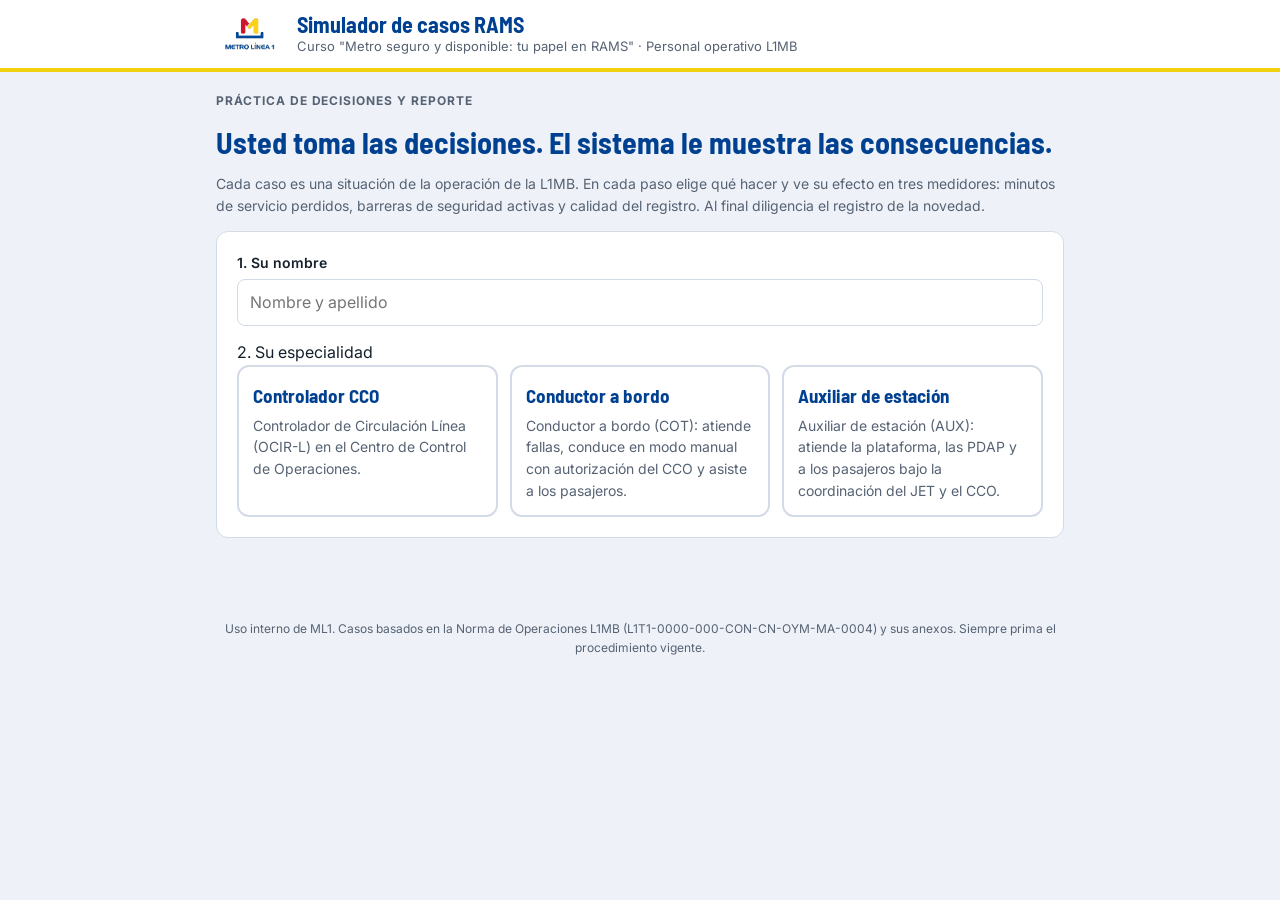
==== index.html @ d1a3c5ca "Add RAMS simulator with Google Sheets results" ====
<!doctype html><html><head><meta charset=utf8><meta name=viewport content="width=device-width,initial-scale=1,viewport-fit=cover"><style>:root{color-scheme:light;box-sizing:border-box;padding-top:env(safe-area-inset-top,0px);padding-bottom:env(safe-area-inset-bottom,0px)}html{scroll-padding-top:env(safe-area-inset-top,0px)}body{margin:0;padding:0;font:14px -apple-system,BlinkMacSystemFont,sans-serif;background:#fff;color:#000}img{max-width:100%}[hidden]:not([hidden=until-found i]){display:none!important}</style></head><body>
<title>Simulador de Casos RAMS (Copy)</title>
<meta name="claude:viewport-fit-sides" content="cover">
<link rel="preconnect" href="https://fonts.googleapis.com">
<link rel="stylesheet" href="https://fonts.googleapis.com/css2?family=Barlow+Semi+Condensed:wght@600;700&family=Inter:wght@400;500;600;700&display=swap">
<style>
/* Concepto: consola de entrenamiento. Franja de estado fija (reloj, barreras, registro) sobre una columna de lectura.
   Color: azul ML1 como mando, amarillo como señal de atención, rojo solo para riesgo. */
:root{
  --bg:#eef2f8; --surface:#ffffff; --surface-2:#f5f7fb; --ink:#16202c; --ink-soft:#566273; --line:#d3dbe7;
  --brand:#004090; --brand-strong:#00306c; --brand-soft:#e3ebf7; --signal:#f0d010; --signal-soft:#fff6cc; --signal-ink:#5c4a00;
  --ok:#1d7446; --ok-soft:#e2f3e9; --warn:#8a5a00; --warn-soft:#fdf0d3; --risk:#c01020; --risk-soft:#fbe5e7;
  --on-brand:#ffffff;
  --f-display:"Barlow Semi Condensed","Arial Narrow",Arial,sans-serif;
  --f-body:Inter,"Segoe UI",Roboto,Arial,sans-serif;
}
@media (prefers-color-scheme: dark){
  :root:not([data-theme="light"]){
    --bg:#0e1520; --surface:#16202d; --surface-2:#1c2838; --ink:#e7edf5; --ink-soft:#9fadbf; --line:#2c3a4d;
    --brand:#6fa3ec; --brand-strong:#9cc0f3; --brand-soft:#1b2e4a; --signal:#f0d010; --signal-soft:#3a3212; --signal-ink:#f5e27a;
    --ok:#5cc98d; --ok-soft:#143323; --warn:#e8b34f; --warn-soft:#3a2c10; --risk:#f07480; --risk-soft:#3d171c;
    --on-brand:#0e1520; color-scheme:dark;
  }
}
:root[data-theme="dark"]{
  --bg:#0e1520; --surface:#16202d; --surface-2:#1c2838; --ink:#e7edf5; --ink-soft:#9fadbf; --line:#2c3a4d;
  --brand:#6fa3ec; --brand-strong:#9cc0f3; --brand-soft:#1b2e4a; --signal:#f0d010; --signal-soft:#3a3212; --signal-ink:#f5e27a;
  --ok:#5cc98d; --ok-soft:#143323; --warn:#e8b34f; --warn-soft:#3a2c10; --risk:#f07480; --risk-soft:#3d171c;
  --on-brand:#0e1520; color-scheme:dark;
}
*{box-sizing:border-box}
body{background:var(--bg);color:var(--ink);font-family:var(--f-body);font-size:16px;line-height:1.55;margin:0}
.wrap{max-width:880px;margin:0 auto;padding-left:max(16px,env(safe-area-inset-left,0px));padding-right:max(16px,env(safe-area-inset-right,0px));padding-block:20px 48px}
header.top{background:var(--surface);border-bottom:4px solid var(--signal)}
header.top .wrap{display:flex;align-items:center;gap:14px;padding-block:12px}
header.top img{height:40px;width:auto;background:#fff;border-radius:6px;padding:3px 6px}
.brandname{font-family:var(--f-display);font-weight:700;font-size:22px;color:var(--brand);line-height:1.1}
.brandsub{font-size:13px;color:var(--ink-soft)}
h1,h2,h3{font-family:var(--f-display);color:var(--brand);text-wrap:balance;margin:0}
h1{font-size:30px;line-height:1.15}
h2{font-size:23px;line-height:1.2}
h3{font-size:18px}
p{margin:0}
.stack{display:flex;flex-direction:column;gap:14px}
.card{background:var(--surface);border:1px solid var(--line);border-radius:12px;padding:20px}
.muted{color:var(--ink-soft);font-size:14px}
.eyebrow{font-size:12px;font-weight:700;letter-spacing:.08em;text-transform:uppercase;color:var(--ink-soft)}
label.f{display:block;font-weight:600;font-size:14px;margin-bottom:6px}
input[type=text],input[type=time],select,textarea{width:100%;font:inherit;padding:10px 12px;border:1px solid var(--line);border-radius:8px;background:var(--surface);color:var(--ink)}
textarea{min-height:96px;resize:vertical}
input:focus-visible,select:focus-visible,textarea:focus-visible,button:focus-visible{outline:3px solid var(--signal);outline-offset:2px}
.btn{font:inherit;font-weight:700;border:none;border-radius:10px;padding:12px 18px;cursor:pointer;background:var(--brand);color:var(--on-brand)}
.btn:hover{background:var(--brand-strong)}
.btn.ghost{background:var(--brand-soft);color:var(--brand)}
.btn[disabled]{opacity:.45;cursor:not-allowed}
.row{display:flex;gap:10px;align-items:center;justify-content:space-between;flex-wrap:wrap}
.grid3{display:grid;grid-template-columns:repeat(3,minmax(0,1fr));gap:12px}
.choice{font:inherit;color:inherit;text-align:left;background:var(--surface);border:2px solid var(--line);border-radius:12px;padding:14px;cursor:pointer;display:flex;flex-direction:column;gap:4px}
.choice:hover{border-color:var(--brand)}
.choice.sel{border-color:var(--brand);background:var(--brand-soft)}
.choice .t{font-family:var(--f-display);font-weight:700;font-size:19px;color:var(--brand)}
.choice .d{font-size:14px;color:var(--ink-soft)}
.caselist{display:grid;grid-template-columns:repeat(2,minmax(0,1fr));gap:12px}
.case{font:inherit;color:inherit;text-align:left;background:var(--surface);border:1px solid var(--line);border-left:5px solid var(--brand);border-radius:10px;padding:14px;cursor:pointer;display:flex;flex-direction:column;gap:6px}
.case:hover{border-color:var(--brand)}
.case .ref{font-size:12px;color:var(--ink-soft)}
.case .tag{align-self:flex-start}
.tag{display:inline-block;font-size:12px;font-weight:700;border-radius:6px;padding:2px 8px;background:var(--brand-soft);color:var(--brand)}
.tag.best{background:var(--ok-soft);color:var(--ok)}
.tag.ok{background:var(--warn-soft);color:var(--warn)}
.tag.bad{background:var(--risk-soft);color:var(--risk)}
details.other summary{cursor:pointer;font-weight:600;color:var(--brand)}
/* franja de estado */
.status{position:sticky;top:env(safe-area-inset-top,0px);z-index:5;background:var(--bg);padding-block:10px}
.meters{display:grid;grid-template-columns:repeat(3,minmax(0,1fr));gap:10px}
.meter{background:var(--surface);border:1px solid var(--line);border-radius:10px;padding:8px 12px}
.meter .ml{font-size:11px;font-weight:700;letter-spacing:.06em;text-transform:uppercase;color:var(--ink-soft)}
.meter .mv{font-family:var(--f-display);font-size:24px;font-weight:700;color:var(--brand);font-variant-numeric:tabular-nums}
.shields{display:flex;gap:6px;padding-top:6px}
.shields span{width:20px;height:22px;border-radius:4px 4px 10px 10px;background:var(--ok)}
.shields span.off{background:var(--line)}
.clock{display:inline-block;font-family:var(--f-display);font-weight:700;font-size:20px;color:var(--on-brand);background:var(--brand);border-radius:6px;padding:2px 10px;font-variant-numeric:tabular-nums}
.situ{background:var(--surface-2);border-left:5px solid var(--brand);border-radius:8px;padding:12px 14px}
.alarm{background:var(--risk-soft);border-left:5px solid var(--risk);border-radius:8px;padding:12px 14px;font-weight:600}
.radio{background:var(--signal-soft);border-left:5px solid var(--signal);border-radius:8px;padding:12px 14px;color:var(--signal-ink);font-weight:600}
.opts{display:flex;flex-direction:column;gap:10px}
.opt{font:inherit;color:var(--ink);text-align:left;background:var(--surface);border:2px solid var(--line);border-radius:10px;padding:12px 14px;cursor:pointer;display:grid;grid-template-columns:auto 1fr;gap:10px}
.opt:hover:not([disabled]){border-color:var(--brand)}
.opt .k{font-family:var(--f-display);font-weight:700;color:var(--brand)}
.opt[disabled]{cursor:default}
.opt.best{border-color:var(--ok);background:var(--ok-soft)}
.opt.ok{border-color:var(--warn);background:var(--warn-soft)}
.opt.bad{border-color:var(--risk);background:var(--risk-soft)}
.opt.dim{opacity:.55}
.fb{border-radius:10px;padding:12px 14px;display:flex;flex-direction:column;gap:6px}
.fb.best{background:var(--ok-soft)} .fb.ok{background:var(--warn-soft)} .fb.bad{background:var(--risk-soft)}
.fb .h{font-weight:700}
.fb .rams{font-size:14px}
.fb .ref{font-size:13px;color:var(--ink-soft)}
.formgrid{display:grid;grid-template-columns:repeat(2,minmax(0,1fr));gap:14px}
.formgrid .full{grid-column:1/-1}
.fixed{padding:10px 12px;border:1px dashed var(--line);border-radius:8px;background:var(--surface-2)}
.score{font-family:var(--f-display);font-size:56px;font-weight:700;color:var(--brand);line-height:1;font-variant-numeric:tabular-nums}
.parts{display:grid;grid-template-columns:repeat(3,minmax(0,1fr));gap:10px}
.part{background:var(--surface-2);border-radius:10px;padding:10px 12px}
.part .pv{font-family:var(--f-display);font-size:22px;font-weight:700;font-variant-numeric:tabular-nums}
.tablewrap{overflow-x:auto}
table{width:100%;border-collapse:collapse;font-size:14px}
th,td{border-bottom:1px solid var(--line);padding:8px 6px;text-align:left;vertical-align:top}
th{color:var(--ink-soft);font-weight:600}
.lesson{background:var(--signal-soft);color:var(--ink);border-radius:10px;padding:12px 14px}
footer.note{font-size:12px;color:var(--ink-soft);text-align:center;padding-bottom:24px}
@media (max-width:640px){.grid3,.caselist,.meters,.parts,.formgrid{grid-template-columns:1fr}.meters{grid-template-columns:repeat(3,minmax(0,1fr))}.meter .mv{font-size:19px}h1{font-size:25px}}
@media (prefers-reduced-motion:no-preference){.opt,.choice,.case{transition:border-color .15s,background-color .15s}}
</style>

<header class="top"><div class="wrap">
  <img id="logo" alt="Metro Línea 1">
  <div><div class="brandname">Simulador de casos RAMS</div><div class="brandsub">Curso "Metro seguro y disponible: tu papel en RAMS" · Personal operativo L1MB</div></div>
</div></header>
<main class="wrap" id="app"></main>
<footer class="note wrap">Uso interno de ML1. Casos basados en la Norma de Operaciones L1MB (L1T1-0000-000-CON-CN-OYM-MA-0004) y sus anexos. Siempre prima el procedimiento vigente.</footer>

<script>
"use strict";
var LOGO = "[data-uri]";
document.getElementById("logo").src = LOGO;

/* ============================================================
   CONTENIDO DE LOS CASOS
   Cada caso: rol, título, contexto, minutos base, pasos (decisiones) y reporte esperado.
   Cada opción: t (texto), q ("best" | "ok" | "bad"), min (minutos que suma), barrera (true si quita una barrera),
   fb (por qué), rams (idea RAMS), ref (referencia).
   ============================================================ */
var FECHA_CASO = "2027/03/09";
var REG = "Norma de Operaciones L1MB";

var ROLES = {
  cco: {nombre:"Controlador CCO", desc:"Controlador de Circulación Línea (OCIR-L) en el Centro de Control de Operaciones."},
  cot: {nombre:"Conductor a bordo", desc:"Conductor a bordo (COT): atiende fallas, conduce en modo manual con autorización del CCO y asiste a los pasajeros."},
  aux: {nombre:"Auxiliar de estación", desc:"Auxiliar de estación (AUX): atiende la plataforma, las PDAP y a los pasajeros bajo la coordinación del JET y el CCO."}
};

var CATEGORIAS = ["Orden de control","Incidente – alarma de fallo","Incidente – alarma de incendio","Labor diaria","Novedad operativa","Otros"];
var RECEPTORES = ["CCO","Jefe de Estación de Turno (JET)","Capitán de Trenes (CAP)","Controlador de Mantenimiento (OMAN)","Estación (personal de plataforma)"];
var CANALES = ["Radio TETRA","Teléfono","Presencial","Mensaje de texto"];

var CASOS = [
 {id:"cco-puerta", rol:"cco", titulo:"Puerta del tren que no cierra en estación",
  resumen:"Hora punta. Una puerta del Tren 105 no cierra en la Estación E08 y el tren no puede salir.",
  ref:REG+", §5.2.5 y §5.3.1",
  contexto:"Hora punta de la mañana. Usted es el OCIR-L de turno. El Tren uno-cero-cinco (105) circula en UTO con un conductor a bordo (COT).",
  minBase:1,
  pasos:[
   {hora:"07:38", alarma:"ALARMA: la puerta 3 del coche 2 del Tren 105 no cierra en la Estación E08, vía 1.",
    texto:"¿Qué hace primero?",
    ops:[
     {t:"Revisar la cámara CCTV asociada para descartar una persona u objeto atrapado, y aplicar retención manual al tren.", q:"best", min:1,
      fb:"Primero descarta que haya alguien atrapado y asegura que el tren no salga con una puerta abierta.", rams:"Seguridad primero: entender antes de actuar, sin quitar ninguna protección.", ref:REG+", §5.2.5 y §5.3.1 (una o varias puertas no cierran)."},
     {t:"Enviar el comando de cierre remoto de puertas sin revisar la cámara.", q:"bad", min:0, barrera:true,
      fb:"Si hay una persona u objeto atrapado, cerrar a ciegas puede lesionar a alguien. El reglamento prevé confirmar la remoción de la obstrucción antes del cierre remoto.", rams:"Una acción remota sin verificación quita una barrera.", ref:REG+", §5.2.5."},
     {t:"Autorizar la salida del tren para no afectar el intervalo.", q:"bad", min:0, barrera:true,
      fb:"Un tren no sale con una puerta abierta. La puntualidad nunca prevalece sobre la seguridad.", rams:"La seguridad operacional prevalece sobre la puntualidad (principio general del reglamento).", ref:REG+", §2.1."}
    ]},
   {hora:"07:39", situ:"La cámara muestra que no hay obstrucción: la puerta tiene una falla.",
    texto:"¿Cómo le da la instrucción al conductor a bordo?",
    ops:[
     {t:"\"Control a tren uno-cero-cinco, responda.\" Luego: \"Tren uno-cero-cinco, cierre y aísle manualmente la puerta tres del coche dos, estación cero-ocho, vía uno. Confirme colación.\" Espera la repetición completa y cierra con \"Correcto, tren uno-cero-cinco\".", q:"best", min:1,
      fb:"Estructura completa, números cifra por cifra, colación obligatoria y cierre con \"Correcto\" más el identificador.", rams:"La comunicación clara es una barrera humana: evita que se actúe sobre la puerta o el tren equivocado.", ref:REG+", §3.1.4 a §3.1.6 y Anexo 01."},
     {t:"\"Ciento cinco, cierre la puerta dañada, ¿me copia?\" y acepta \"OK\" como respuesta.", q:"bad", min:0, barrera:true,
      fb:"Está prohibido cerrar con \"OK\", \"recibido\" o \"copiado\" sin colación, y los números se dicen cifra por cifra. Además, la orden no dice qué puerta ni en qué coche.", rams:"Una orden ambigua es una barrera rota.", ref:REG+", §3.1.4 y §3.1.7."},
     {t:"Pedir al Jefe de Estación que cierre la puerta del tren desde el andén.", q:"ok", min:2,
      fb:"La estación puede apoyar, pero el reglamento asigna esta acción al conductor a bordo, que está en el tren. Se pierde tiempo coordinando.", rams:"Cada barrera tiene un responsable definido.", ref:REG+", §5.3.1."}
    ]},
   {hora:"07:41", radio:"\"Control, aquí tren uno-cero-cinco: puerta tres del coche dos cerrada y aislada.\"",
    texto:"¿Cuándo cancela la retención?",
    ops:[
     {t:"Verificar en la consola que la puerta aparece aislada y entonces cancelar la retención. El tren sigue en UTO con la puerta aislada.", q:"best", min:1,
      fb:"El reglamento indica cancelar la retención una vez confirmado el estado de aislamiento.", rams:"Doble confirmación: lo que se dice por radio se verifica en el sistema.", ref:REG+", §4.1.3 y §5.3.1."},
     {t:"Cancelar la retención de inmediato con el reporte verbal.", q:"ok", min:0,
      fb:"Probablemente esté bien, pero no verificó en el sistema. Si el aislamiento no quedó registrado, el tren puede volver a fallar en la siguiente estación.", rams:"Confirmar en el sistema cuesta segundos.", ref:REG+", §4.1.3."},
     {t:"Retirar el tren del servicio y evacuar a todos los pasajeros.", q:"ok", min:12,
      fb:"Es una medida desproporcionada: con la puerta aislada, el reglamento permite que el tren continúe en UTO. Se pierden muchos minutos de servicio.", rams:"Disponibilidad: la respuesta debe ser proporcional al riesgo.", ref:REG+", §5.3.1."}
    ]},
   {hora:"07:44", texto:"El tren ya salió. ¿Qué hace con la información de la falla?",
    ops:[
     {t:"Registrarla en el Registro Diario (fecha y hora, ubicación, emisor, contenido, receptor y canal) e informar al Controlador de Mantenimiento (OMAN) para su reparación.", q:"best", min:0,
      fb:"La puerta quedó aislada, no reparada: el OCIR-L debe informar al OMAN. Y todo evento se registra a tiempo.", rams:"El registro alimenta el FRACAS: sin él, la falla no se analiza ni se corrige.", ref:REG+", §2.3.1 y §11."},
     {t:"No registrarla, porque el tren siguió en servicio.", q:"bad", min:0,
      fb:"Una falla resuelta en el momento sigue siendo una falla. Si no queda registrada, nadie la repara y puede repetirse.", rams:"Si no está registrado, no existe para el análisis.", ref:REG+", §11."},
     {t:"Registrarla al final del turno con lo que recuerde.", q:"bad", min:0,
      fb:"El reglamento prohíbe reportar tarde u omitir información. Al final del turno se pierden detalles como la hora exacta.", rams:"Un reporte tardío es un reporte incorrecto.", ref:REG+", §11."}
    ]}
  ],
  reporte:{titulo:"Registro de la falla en el Registro Diario", emisor:"OCIR-L (Controlador de Circulación Línea)", hora:"07:38",
   ubicaciones:["Estación E07 – vía 1","Estación E08 – vía 1","Estación E08 – vía 2","Entre E08 y E09 – vía 1"], ubicacion:"Estación E08 – vía 1",
   categorias:["Incidente – alarma de fallo"], receptores:["Controlador de Mantenimiento (OMAN)"], canales:["Radio TETRA","Teléfono"],
   claves:["puerta","105","coche","aisl","retenc"], },
  leccion:"Ante una puerta que no cierra: primero descartar a una persona atrapada, luego una orden clara con colación, verificar el aislamiento en el sistema y pasar la falla a mantenimiento. Así la perturbación se queda en pocos minutos y nadie corre riesgo."
 },

 {id:"cco-pei", rol:"cco", titulo:"Interfono de emergencia activado en un tren",
  resumen:"Un pasajero activa el interfono de emergencia del Tren 112 entre las estaciones E05 y E06.",
  ref:REG+", §5.4.1",
  contexto:"Hora punta de la tarde. Usted es el OCIR-L de turno. El Tren uno-uno-dos (112) circula en UTO por el viaducto.",
  minBase:0,
  pasos:[
   {hora:"18:12", alarma:"ALARMA CRÍTICA: interfono de emergencia (PEI) activado en el coche 4 del Tren 112, entre E05 y E06, vía 2. El sistema muestra la cámara del coche.",
    texto:"¿Qué hace?",
    ops:[
     {t:"Atender la llamada del interfono de inmediato (máximo 60 segundos) mientras observa la cámara del coche.", q:"best", min:0,
      fb:"El reglamento fija un máximo de 60 segundos para atender el interfono. La cámara le da contexto mientras habla.", rams:"El tiempo de respuesta es parte de la barrera.", ref:REG+", §5.4.1."},
     {t:"Terminar la tarea que estaba haciendo y luego atender la llamada.", q:"bad", min:2, barrera:true,
      fb:"Un interfono de emergencia puede ser una persona en riesgo. Superar los 60 segundos incumple el reglamento.", rams:"Prioridad 1 y 2 antes que la rutina.", ref:REG+", §5.4.1 y Anexo 01."},
     {t:"Detener toda la línea con el botón RCE de línea principal.", q:"bad", min:15,
      fb:"Es desproporcionado: corta la tracción de toda la línea y deja trenes detenidos en el viaducto, que es una zona de difícil acceso.", rams:"La respuesta debe ser proporcional; el RCE es para riesgo inminente.", ref:REG+", §5.4.4 y §9.2.3."}
    ]},
   {hora:"18:13", radio:"Pasajera por el interfono: \"Un señor se desmayó en el coche cuatro.\"",
    texto:"¿Qué hace con el tren?",
    ops:[
     {t:"Dejar que el tren continúe en UTO hasta la siguiente estación (E06), donde quedará retenido con puertas y PDAP abiertas para la atención.", q:"best", min:3,
      fb:"Correcto: en interestación el tren no se detiene en el viaducto; sigue hasta la siguiente estación, donde la ayuda puede llegar.", rams:"El lugar seguro para atender a alguien es la estación, no el viaducto.", ref:REG+", §5.4.1."},
     {t:"Detener el tren en el viaducto para que la ayuda llegue más rápido.", q:"bad", min:8, barrera:true,
      fb:"En el viaducto la ayuda llega más lento, no más rápido, y se crea un riesgo de evacuación no autorizada.", rams:"Detener donde no hay acceso aumenta el peligro.", ref:REG+", §5.4.1."},
     {t:"Ordenar que el tren salte E06 y siga hasta la terminal, donde hay más personal.", q:"bad", min:6,
      fb:"Se retrasa la atención de una persona inconsciente varios minutos sin razón.", rams:"La vida está primero que la comodidad operativa.", ref:REG+", §9.2.2."}
    ]},
   {hora:"18:14", texto:"El tren va hacia E06. ¿Cómo coordina con la estación?",
    ops:[
     {t:"\"Control a estación cero-seis, responda.\" Le informa que el Tren uno-uno-dos llega a vía dos con una persona indispuesta en el coche cuatro, que se prepare para atenderla en la plataforma, y pide colación.", q:"best", min:0,
      fb:"La estación se prepara antes de que llegue el tren y sabe exactamente dónde actuar.", rams:"Anticiparse acorta el tiempo de atención.", ref:REG+", §5.4.1 y Anexo 01."},
     {t:"Avisar a la estación cuando el tren ya esté en el andén.", q:"ok", min:3,
      fb:"La estación pierde minutos organizándose cuando el tren ya llegó.", rams:"Disponibilidad: lo que no se prepara se paga en minutos.", ref:REG+", §5.4.1."},
     {t:"Anunciar por megafonía en toda la línea que hay una emergencia médica.", q:"ok", min:1,
      fb:"Genera alarma innecesaria en toda la línea y no le dice a la estación qué hacer.", rams:"La información debe ir a quien la necesita.", ref:REG+", Anexo 02."}
    ]},
   {hora:"18:22", situ:"El personal de estación atendió al pasajero y ya salió del tren con los servicios de emergencia.",
    texto:"¿Cómo cierra el evento?",
    ops:[
     {t:"Confirmar con la estación que la atención terminó, rearmar el interfono, liberar la retención y registrar el evento en el Registro Diario.", q:"best", min:1,
      fb:"El interfono vuelve a estar disponible para la siguiente emergencia y el evento queda trazado.", rams:"Restablecer la barrera y registrar cierra el ciclo.", ref:REG+", §5.4.1 y §11."},
     {t:"Liberar el tren apenas baje el pasajero, sin rearmar el interfono.", q:"bad", min:0, barrera:true,
      fb:"El interfono queda fuera de servicio: si otra persona lo necesita, no funcionará.", rams:"Un dispositivo de emergencia sin restablecer es una barrera perdida.", ref:REG+", §5.4.1."},
     {t:"Rearmar y liberar, pero no registrarlo porque no fue una falla técnica.", q:"bad", min:0,
      fb:"Los eventos con pasajeros también se registran. Está prohibido omitir información.", rams:"Lo que no se registra no se aprende.", ref:REG+", §11."}
    ]}
  ],
  reporte:{titulo:"Registro del evento en el Registro Diario", emisor:"OCIR-L (Controlador de Circulación Línea)", hora:"18:12",
   ubicaciones:["Estación E05 – vía 2","Entre E05 y E06 – vía 2","Estación E06 – vía 2","Entre E05 y E06 – vía 1"], ubicacion:"Entre E05 y E06 – vía 2",
   categorias:["Novedad operativa"], receptores:["Estación (personal de plataforma)","Jefe de Estación de Turno (JET)"], canales:["Radio TETRA"],
   claves:["interfono","112","coche","desmay","indispuest","pasajer"]},
  leccion:"Un interfono de emergencia se atiende en menos de 60 segundos. En el viaducto, el tren sigue hasta la estación; la estación se prepara antes de que llegue; y al final se restablece el dispositivo y se registra."
 },

 {id:"cot-estado-puerta", rol:"cot", titulo:"Pérdida de estado de una puerta del tren",
  resumen:"El Tren 105 frena de emergencia entre E03 y E04 porque perdió el estado de una puerta.",
  ref:REG+", §4.2 y §5.3.1",
  contexto:"Hora punta de la mañana. Usted es el conductor a bordo (COT) del Tren uno-cero-cinco (105), que circula en UTO con pasajeros.",
  minBase:1,
  pasos:[
   {hora:"07:55", alarma:"El tren aplica frenado de emergencia entre E03 y E04, vía 1. La consola indica: pérdida de estado de la puerta 2 del coche 3.",
    texto:"¿Qué hace primero?",
    ops:[
     {t:"Ir a la puerta afectada, mantener a los pasajeros alejados y verificar que no exista riesgo de caída; luego reportar al CCO lo que encuentra.", q:"best", min:2,
      fb:"El reglamento indica actuar tras verificar que no existe riesgo de caída de pasajeros.", rams:"Primero las personas, después el tren.", ref:REG+", §5.3.1 (pérdida de estado de una puerta)."},
     {t:"Accionar de una vez el bypass de puertas para que el tren pueda moverse.", q:"bad", min:0, barrera:true,
      fb:"No sabe si la puerta está abierta. Moverse con un bypass sin verificar puede hacer que alguien caiga del tren.", rams:"Nunca se puentea una protección sin verificar.", ref:REG+", §5.3.1."},
     {t:"Quedarse en la cabina esperando que el CCO lo resuelva de forma remota.", q:"ok", min:4,
      fb:"Esta falla requiere que alguien verifique la puerta en sitio, y usted es quien está a bordo.", rams:"La barrera humana a bordo es usted.", ref:REG+", §2.3.3."}
    ]},
   {hora:"07:58", situ:"La puerta está cerrada físicamente, pero el sistema no detecta su estado.",
    texto:"¿Cómo continúa?",
    ops:[
     {t:"Reportar al CCO \"puerta cerrada con falla en la detección\" y solicitar autorización para accionar el bypass y conducir en modo MCS o EM hasta la estación más cercana.", q:"best", min:1,
      fb:"El reglamento prevé el bypass y la conducción manual hasta la estación más cercana, pero cambiar de modo requiere autorización previa del OCIR.", rams:"Degradar el modo es decisión del CCO, no del conductor.", ref:REG+", §4.2.2 y §5.3.1."},
     {t:"Accionar el bypass y pasar a modo EM por iniciativa propia, porque la puerta está cerrada.", q:"bad", min:0, barrera:true,
      fb:"El conductor no puede degradar el modo por iniciativa propia, salvo riesgo inminente para la vida. El CCO debe saber que el tren se moverá sin protección.", rams:"La autorización es la barrera que protege a los demás trenes.", ref:REG+", §4.2.2."},
     {t:"Pedir al CCO que active el RCE de línea para detener todos los trenes mientras revisa.", q:"ok", min:8,
      fb:"No hay un riesgo inminente que lo justifique; el sistema ya protegió la zona. Se detiene toda la línea sin necesidad.", rams:"Proporcionalidad.", ref:REG+", §9.2.3."}
    ]},
   {hora:"08:00", radio:"CCO: \"Tren uno-cero-cinco, accione el bypass de puertas y circule en modo EM hasta estación cero-cuatro, vía uno. Confirme colación.\"",
    texto:"Después de colacionar, ¿cómo conduce?",
    ops:[
     {t:"En modo EM a máximo 25 km/h, bajo supervisión continua del CCO, y entrando a la estación E04 a no más de 25 km/h.", q:"best", min:3,
      fb:"En modo EM no hay protección ATP: el límite es 25 km/h en línea principal y en la entrada a estación.", rams:"Modo degradado: menos velocidad, más atención.", ref:REG+", §4.1.4 y §4.2."},
     {t:"A 40 km/h, para recuperar el tiempo perdido.", q:"bad", min:2, barrera:true,
      fb:"Supera el límite del modo EM. Sin ATP, su velocidad es la única protección.", rams:"La velocidad límite es una barrera.", ref:REG+", §4.1.4."},
     {t:"A 25 km/h, pero sin comunicarse con el CCO hasta llegar.", q:"bad", min:3, barrera:true,
      fb:"En modo EM el reglamento exige la supervisión continua del CCO.", rams:"Sin comunicación no hay supervisión.", ref:REG+", §4.2.1."}
    ]},
   {hora:"08:05", situ:"El tren se detuvo en la Estación E04, vía 1.",
    texto:"¿Qué hace ahora?",
    ops:[
     {t:"Coordinar con el personal de estación la evacuación de todos los pasajeros, informarles con mensajes claros y reportar la novedad al CCO y al Capitán de Trenes antes de retirar el tren.", q:"best", min:3,
      fb:"El reglamento indica evacuar y retirar el tren del servicio. El Capitán de Trenes consolida las novedades de conducción.", rams:"Un reporte completo es el inicio del análisis FRACAS.", ref:REG+", §2.3.3 y §5.3.1."},
     {t:"Seguir con los pasajeros hasta la terminal, porque el tren todavía se mueve.", q:"bad", min:0, barrera:true,
      fb:"Con la detección de puerta en falla, el tren debe evacuarse y salir de servicio.", rams:"No se presta servicio con una protección anulada.", ref:REG+", §5.3.1."},
     {t:"Evacuar y retirar el tren sin reportar nada; mantenimiento verá la alarma.", q:"bad", min:3,
      fb:"La alarma no dice lo que usted vio: si la puerta estaba cerrada, qué hizo y a qué hora. Sin eso, el diagnóstico empieza de cero.", rams:"Mantenibilidad: su reporte acorta la reparación.", ref:REG+", §2.3.3 y §11."}
    ]}
  ],
  reporte:{titulo:"Reporte de la novedad al CCO", emisor:"COT – Tren 105", hora:"07:55",
   ubicaciones:["Estación E03 – vía 1","Entre E03 y E04 – vía 1","Estación E04 – vía 1","Entre E03 y E04 – vía 2"], ubicacion:"Entre E03 y E04 – vía 1",
   categorias:["Incidente – alarma de fallo"], receptores:["CCO"], canales:["Radio TETRA"],
   claves:["puerta","105","coche","bypass","deteccion","detección","evacu"]},
  leccion:"Con una falla de puerta: verificar que nadie pueda caer, reportar con precisión, cambiar de modo solo con autorización, respetar los 25 km/h del modo EM y evacuar en la estación más cercana."
 },

 {id:"cot-no-comunicante", rol:"cot", titulo:"Tren no comunicante",
  resumen:"El Tren 108 pierde la comunicación con el sistema de señalización entre E10 y E11.",
  ref:REG+", §3.1, §4.2 y §5.3.1",
  contexto:"Mediodía. Usted es el conductor a bordo (COT) del Tren uno-cero-ocho (108), que circula en UTO con pasajeros.",
  minBase:1,
  pasos:[
   {hora:"13:20", alarma:"El tren aplica frenado de emergencia entre E10 y E11, vía 2. La consola indica pérdida de comunicación con la señalización (tren no comunicante).",
    texto:"¿Qué hace primero?",
    ops:[
     {t:"Llamar al CCO (\"Tren uno-cero-ocho a control, responda\"), reportar la situación y esperar instrucciones.", q:"best", min:1,
      fb:"Reporta de inmediato con la estructura correcta y no actúa sin la autorización del CCO.", rams:"El CCO es quien ve toda la línea.", ref:REG+", §3.1 y Anexo 01."},
     {t:"Pasar a modo EM de inmediato, porque el procedimiento dice que el conductor conmuta a EM.", q:"bad", min:0, barrera:true,
      fb:"El reglamento sí prevé el modo EM para esta falla, pero la degradación de modo requiere autorización previa del OCIR. Sin ella, el CCO no sabe que hay un tren moviéndose sin protección.", rams:"Hacer lo correcto en el orden equivocado también es un riesgo.", ref:REG+", §4.2.2 y §5.3.1."},
     {t:"Esperar en silencio a que el sistema se recupere.", q:"ok", min:5,
      fb:"El CCO ya ve la alarma, pero necesita su confirmación desde el tren. Esperar en silencio solo suma minutos.", rams:"El tiempo de reacción es parte de la duración de la falla.", ref:REG+", §2.3.3."}
    ]},
   {hora:"13:22", radio:"CCO: \"Tren uno-cero-ocho, conmute a modo EM y circule hasta estación uno-uno, vía dos. Confirme colación.\"",
    texto:"¿Cómo responde?",
    ops:[
     {t:"\"Tren uno-cero-ocho: conmuto a modo EM y circulo hasta estación uno-uno, vía dos.\" Espera el \"Correcto, tren uno-cero-ocho\" antes de moverse.", q:"best", min:1,
      fb:"Colación completa y cierre del ciclo antes de actuar.", rams:"La colación asegura que usted y el CCO entendieron lo mismo.", ref:REG+", §3.1.4 a §3.1.6."},
     {t:"\"Recibido, control\", y arranca.", q:"bad", min:0, barrera:true,
      fb:"\"Recibido\" sin repetir la orden está prohibido, y arrancó sin que el CCO cerrara la comunicación.", rams:"Sin colación no hay confirmación.", ref:REG+", §3.1.4."},
     {t:"\"Entendido, ciento ocho, voy para la once.\"", q:"bad", min:0,
      fb:"Expresión informal, números sin decir cifra por cifra y sin el modo de conducción. Así se generan malentendidos.", rams:"La forma de hablar por radio también es una barrera.", ref:REG+", §3.1.7."}
    ]},
   {hora:"13:24", texto:"Ya está en modo EM. ¿Cómo conduce hasta E11?",
    ops:[
     {t:"A máximo 25 km/h, atento a la vía y a los indicadores de posición de cambiavías, y deteniéndose para pedir confirmación al CCO ante cualquier duda.", q:"best", min:4,
      fb:"En modo EM no hay ATP: la autorización la da el CCO, que confirma que la ruta está despejada, y la velocidad máxima es 25 km/h.", rams:"Sin protección automática, la barrera es usted.", ref:REG+", §4.1.4, §4.2.1 y §4.3."},
     {t:"A 50 km/h, porque la vía estaba despejada hace un minuto.", q:"bad", min:2, barrera:true,
      fb:"Duplica el límite del modo EM. Lo que estaba despejado hace un minuto no tiene por qué estarlo ahora.", rams:"La velocidad límite es una barrera.", ref:REG+", §4.1.4."},
     {t:"A 25 km/h, pero con el radio en volumen bajo para concentrarse.", q:"bad", min:4, barrera:true,
      fb:"En modo EM la supervisión del CCO es continua: debe poder escuchar cualquier orden de detención.", rams:"Comunicación permanente con el CCO.", ref:REG+", §2.3.3 y §4.2.1."}
    ]},
   {hora:"13:30", situ:"El tren llegó a la Estación E11, vía 2. Mientras se detiene, la consola indica que el tren vuelve a comunicar.",
    texto:"¿Qué hace?",
    ops:[
     {t:"Evacuar a los pasajeros con apoyo de la estación, informarles con claridad, pedir instrucciones al CCO para retirar el tren y reportar la novedad al Capitán de Trenes.", q:"best", min:4,
      fb:"El reglamento indica retirar el tren de la línea. Que vuelva a comunicar no significa que la falla esté resuelta.", rams:"Una falla que aparece y desaparece se reporta y se analiza.", ref:REG+", §2.3.3 y §5.3.1."},
     {t:"Volver a modo UTO por su cuenta, porque el tren ya comunica.", q:"bad", min:0, barrera:true,
      fb:"Restablecer el modo también requiere autorización previa del OCIR.", rams:"Ni degradar ni restablecer el modo por iniciativa propia.", ref:REG+", §4.2.2."},
     {t:"Dejar el tren con pasajeros en la estación mientras revisa los equipos.", q:"bad", min:6,
      fb:"Los pasajeros quedan sin información y el tren ocupa la plataforma. Primero se evacua y se coordina con el CCO.", rams:"Primero las personas.", ref:REG+", §5.3.1."}
    ]}
  ],
  reporte:{titulo:"Reporte de la novedad al CCO", emisor:"COT – Tren 108", hora:"13:20",
   ubicaciones:["Estación E10 – vía 2","Entre E10 y E11 – vía 2","Estación E11 – vía 2","Entre E10 y E11 – vía 1"], ubicacion:"Entre E10 y E11 – vía 2",
   categorias:["Incidente – alarma de fallo"], receptores:["CCO"], canales:["Radio TETRA"],
   claves:["108","comunic","EM","frenado","evacu"]},
  leccion:"En un tren no comunicante: reportar primero, cambiar de modo solo con autorización, colacionar la orden, conducir a 25 km/h con atención total y no restablecer el modo por cuenta propia aunque el tren vuelva a comunicar."
 },

 {id:"aux-pdap", rol:"aux", titulo:"Falla de puerta de andén en hora punta",
  resumen:"Una puerta de andén (PDAP) no abre cuando llega el tren a la Estación E08.",
  ref:REG+", §6.2.1 y §6.4.3",
  contexto:"Hora punta de la mañana. Usted es Auxiliar de Estación (AUX) en la Estación E08. El andén de la vía 1 está lleno.",
  minBase:1,
  pasos:[
   {hora:"08:05", alarma:"Llega un tren a la vía 1 y la puerta de andén del módulo 12 no abre. Los pasajeros se agolpan frente a ella.",
    texto:"¿Qué hace primero?",
    ops:[
     {t:"Acudir de inmediato al módulo, asegurar y segregar la zona, e informar al JET.", q:"best", min:0,
      fb:"Es exactamente lo que asigna el reglamento al AUX ante una falla de PDAP.", rams:"Primero garantizar la operación segura, luego gestionar la reparación.", ref:REG+", §6.4.3 (Tabla de actividades ante falla de PDAP)."},
     {t:"Llamar a mantenimiento y esperar a que llegue.", q:"ok", min:4,
      fb:"Mientras espera, la zona queda sin control y los pasajeros siguen agolpados frente a una puerta en falla.", rams:"La atención inicial le corresponde a la estación.", ref:REG+", §6.4.3."},
     {t:"Intentar abrir la puerta a la fuerza para que los pasajeros pasen.", q:"bad", min:0, barrera:true,
      fb:"Forzar una PDAP puede dejarla abierta frente a la vía cuando el tren se vaya.", rams:"No se fuerza una barrera física.", ref:REG+", §6.4.3."}
    ]},
   {hora:"08:06", texto:"Los pasajeros siguen esperando frente a la puerta dañada. ¿Qué hace?",
    ops:[
     {t:"Hacer anuncios y guiar a los pasajeros para subir y bajar por los módulos habilitados.", q:"best", min:0,
      fb:"Es parte de las actividades del AUX ante una falla de PDAP.", rams:"Gestionar el flujo evita aglomeraciones y retrasos.", ref:REG+", §6.4.3."},
     {t:"Dejar que los pasajeros se organicen solos.", q:"ok", min:2,
      fb:"Sin orientación, la gente se acumula y el tren tarda más en salir.", rams:"Disponibilidad: cada segundo de parada suma.", ref:REG+", §6.4.3."},
     {t:"Pedir a los pasajeros que esperen el siguiente tren frente a esa misma puerta.", q:"ok", min:3,
      fb:"La puerta seguirá en falla con el siguiente tren. Se crea una aglomeración frente a un módulo inhabilitado.", rams:"Prevenir el riesgo de aglomeración.", ref:REG+", §6.5."}
    ]},
   {hora:"08:08", texto:"Mantenimiento tardará en llegar. ¿Qué hace con la puerta?",
    ops:[
     {t:"Notificar al CCO y pedir autorización. Solo con ella, aislar la puerta, señalizar el módulo y verificar el espacio entre la PDAP y el tren.", q:"best", min:1,
      fb:"El aislamiento de una PDAP requiere autorización del CCO.", rams:"Un cambio en la configuración de la estación se autoriza antes de hacerse.", ref:REG+", §6.2.1 (niveles de actuación) y §6.4.3."},
     {t:"Aislar la puerta de inmediato para ganar tiempo y avisar después.", q:"bad", min:0, barrera:true,
      fb:"Aislar sin autorización cambia el estado de la estación sin que el CCO lo sepa.", rams:"Nada se cambia por cuenta propia.", ref:REG+", §6.2.1."},
     {t:"Usar el Panel de Control Local (PCL) para forzar el estado de las puertas y dejar salir el tren.", q:"bad", min:0, barrera:true,
      fb:"El PCL solo se opera por instrucción expresa del CCO. Su apertura genera alerta en el CCO.", rams:"Los mandos de seguridad tienen dueño.", ref:REG+", §6.4.4."}
    ]},
   {hora:"08:15", texto:"La puerta quedó aislada y señalizada. ¿Qué hace con la información?",
    ops:[
     {t:"Reportar al JET la falla y el aislamiento (hora, módulo, vía y acciones tomadas) para que quede en el Registro Diario, y mantener vigilado el módulo aislado.", q:"best", min:0,
      fb:"La falla, el aislamiento y el uso de puertas son eventos de reporte obligatorio al JET.", rams:"FRACAS empieza con su reporte.", ref:REG+", §6.7.3 (eventos de reporte obligatorio)."},
     {t:"No reportarlo, porque mantenimiento ya sabe.", q:"bad", min:0,
      fb:"El reporte es obligatorio aunque otros lo sepan. Sin registro no hay trazabilidad.", rams:"Si no está registrado, no existe para el análisis.", ref:REG+", §6.7.3."},
     {t:"Reportarlo solo si la puerta vuelve a fallar.", q:"bad", min:0,
      fb:"La primera falla ya es información. Si se repite, el reporte anterior ayuda a encontrar la causa.", rams:"Si se repite, no es mala suerte: es una señal.", ref:REG+", §6.7.3."}
    ]}
  ],
  reporte:{titulo:"Reporte al Jefe de Estación de Turno", emisor:"AUX – Estación E08", hora:"08:05",
   ubicaciones:["Estación E08 – vía 1","Estación E08 – vía 2","Estación E07 – vía 1","Estación E09 – vía 1"], ubicacion:"Estación E08 – vía 1",
   categorias:["Incidente – alarma de fallo"], receptores:["Jefe de Estación de Turno (JET)"], canales:["Radio TETRA","Presencial"],
   claves:["puerta","pdap","modulo","módulo","12","aisl"]},
  leccion:"Ante una falla de PDAP: asegurar la zona, guiar a los pasajeros, aislar solo con autorización del CCO y reportar al JET. Primero la operación segura, luego la reparación."
 },

 {id:"aux-via", rol:"aux", titulo:"Objeto y persona en la vía",
  resumen:"A una usuaria se le cae el celular a la vía en la Estación E12 y su acompañante intenta bajar.",
  ref:REG+", §6.2.1, §6.4.5 y §9.2.3",
  contexto:"Hora punta de la tarde. Usted es Auxiliar de Estación (AUX) en la Estación E12, plataforma de la vía 2.",
  minBase:0,
  pasos:[
   {hora:"17:40", situ:"Una usuaria le dice que se le cayó el celular a la vía. El próximo tren llega en tres minutos.",
    texto:"¿Qué hace?",
    ops:[
     {t:"No bajar ni dejar que nadie baje; mantener a la usuaria detrás de la franja de seguridad e informar al JET y al CCO para recuperar el objeto de forma segura más tarde.", q:"best", min:0,
      fb:"Un objeto que no afecta la circulación no justifica detener trenes, y el ingreso a la vía solo se hace por instrucción expresa del CCO.", rams:"Proporcionalidad y control del acceso a la vía.", ref:REG+", §6.2.1 y §9.2.3 (caída de objetos a la vía)."},
     {t:"Presionar el RCE de plataforma para detener los trenes y bajar a recoger el celular.", q:"bad", min:6, barrera:true,
      fb:"El reglamento prohíbe usar el RCE para recuperar un objeto que no afecta la circulación, y nadie baja a la vía sin instrucción expresa y corte de energía.", rams:"Los dispositivos de emergencia son para emergencias.", ref:REG+", §9.2.2 y §9.2.3."},
     {t:"Bajar rápido a recogerlo antes de que llegue el tren.", q:"bad", min:0, barrera:true,
      fb:"Riesgo de atropello y de electrocución con el tercer riel. Ningún objeto vale ese riesgo.", rams:"La vida primero.", ref:REG+", §9.2.2 (corte de energía para descenso a vía)."}
    ]},
   {hora:"17:42", alarma:"El acompañante de la usuaria salta a la vía para buscar el celular. El tren se aproxima a la estación.",
    texto:"¿Qué hace?",
    ops:[
     {t:"Accionar de inmediato el RCE de plataforma más cercano y notificar al CCO enseguida.", q:"best", min:5,
      fb:"Intrusión en la vía con riesgo inminente: el personal de estación está habilitado para accionar el RCE sin esperar autorización, notificando de inmediato.", rams:"Ante riesgo inminente, actuar primero y notificar después.", ref:REG+", §6.4.5 y §9.2.3 (intrusión de vía en estación)."},
     {t:"Llamar primero al CCO para pedir autorización de accionar el RCE.", q:"bad", min:5, barrera:true,
      fb:"Con una persona en la vía y un tren llegando, no hay tiempo para pedir autorización. El reglamento lo faculta para accionar el RCE de inmediato.", rams:"Hay decisiones que no se delegan cuando hay una vida en riesgo.", ref:REG+", §6.4.5."},
     {t:"Gritarle a la persona que suba y esperar a ver si lo logra.", q:"bad", min:0, barrera:true,
      fb:"Si no alcanza a subir, el tren no habrá recibido ninguna orden de frenado.", rams:"Las barreras se activan antes del accidente, no después.", ref:REG+", §9.2.3."}
    ]},
   {hora:"17:45", situ:"La persona ya subió a la plataforma, sin lesiones. El tren está detenido antes de la estación.",
    texto:"¿Cómo se restablece el RCE?",
    ops:[
     {t:"Verificar con el JET que la plataforma y la zona de vía están despejadas y pedir autorización al CCO para restablecer el dispositivo.", q:"best", min:2,
      fb:"El restablecimiento de un dispositivo de emergencia requiere autorización del CCO, después de verificar que la zona está segura.", rams:"Restablecer también es una decisión de seguridad.", ref:REG+", §5.4.3 y §6.2.1."},
     {t:"Restablecerlo usted mismo apenas la persona sube.", q:"bad", min:0, barrera:true,
      fb:"Sin verificar la vía ni avisar al CCO, el tren podría avanzar con algo o alguien más en la zona.", rams:"Quien restablece debe estar seguro de que el peligro terminó.", ref:REG+", §6.2.1."},
     {t:"Dejarlo activado hasta que llegue la policía.", q:"ok", min:12,
      fb:"El peligro ya pasó y la línea sigue detenida sin necesidad. El reglamento busca restablecer los RCE en menos de 5 minutos una vez se cumplen las condiciones.", rams:"Disponibilidad: no prolongar una detención innecesaria.", ref:REG+", §9.2.3."}
    ]},
   {hora:"17:50", texto:"La operación se normalizó. ¿Qué reporta?",
    ops:[
     {t:"Reportar al JET la activación del RCE, la persona en la vía y el objeto (horas, vía y acciones), para el Registro Diario.", q:"best", min:0,
      fb:"Toda activación de RCE, la presencia de personas u objetos en vía y el restablecimiento son eventos de reporte obligatorio.", rams:"El reporte permite revisar si la barrera funcionó como debía.", ref:REG+", §6.7.3."},
     {t:"No reportar la activación, porque estuvo justificada.", q:"bad", min:0,
      fb:"Se reporta toda activación: justificada, por falsa alarma o accidental.", rams:"Lo que no se registra no se aprende.", ref:REG+", §6.7.3."},
     {t:"Reportar solo el celular perdido.", q:"bad", min:0,
      fb:"Lo más importante del evento fue la intrusión en la vía y la activación del RCE.", rams:"Un reporte incompleto es un reporte incorrecto.", ref:REG+", §11."}
    ]}
  ],
  reporte:{titulo:"Reporte al Jefe de Estación de Turno", emisor:"AUX – Estación E12", hora:"17:42",
   ubicaciones:["Estación E12 – vía 1","Estación E12 – vía 2","Estación E11 – vía 2","Estación E13 – vía 2"], ubicacion:"Estación E12 – vía 2",
   categorias:["Novedad operativa","Otros"], receptores:["Jefe de Estación de Turno (JET)"], canales:["Radio TETRA","Presencial"],
   claves:["rce","via","vía","persona","celular","objeto"]},
  leccion:"Un objeto en la vía no justifica detener trenes ni bajar. Una persona en la vía sí: RCE de inmediato y aviso al CCO. Restablecer solo con autorización y reportar todo, aunque haya salido bien."
 }
];

/* ============================================================
   ESTADO Y UTILIDADES
   ============================================================ */
var S = {nombre:"", rol:null, caso:null, paso:0, minutos:0, barreras:3, respuestas:[], reporte:null, export:null};
var app = document.getElementById("app");

function h(tag, attrs, children){
  var e = document.createElement(tag);
  if(attrs){ for(var k in attrs){ if(k === "class") e.className = attrs[k]; else if(k === "text") e.textContent = attrs[k]; else e.setAttribute(k, attrs[k]); } }
  (children || []).forEach(function(c){ if(c == null) return; e.appendChild(typeof c === "string" ? document.createTextNode(c) : c); });
  return e;
}
function norm(s){ return String(s || "").toLowerCase().normalize("NFD").replace(/[̀-ͯ]/g, ""); }
function casoActual(){ return CASOS.filter(function(c){ return c.id === S.caso; })[0]; }
function categoriaAT11(min){
  if(min <= 5) return "Perturbación menor (hasta 5 min)";
  if(min <= 30) return "Perturbación mayor (más de 5 y hasta 30 min)";
  return "Situación de emergencia (más de 30 min)";
}
function irArriba(){ window.scrollTo({top:0, behavior:"auto"}); }

/* ============================================================
   PANTALLA 1: INICIO
   ============================================================ */
function pantallaInicio(){
  app.innerHTML = "";
  var nombre = h("input", {type:"text", id:"nombre", autocomplete:"off", placeholder:"Nombre y apellido"});
  nombre.value = S.nombre;
  var roles = h("div", {class:"grid3", role:"radiogroup", "aria-label":"Especialidad"});
  var listaWrap = h("div", {class:"stack", id:"lista"});
  Object.keys(ROLES).forEach(function(k){
    var b = h("button", {type:"button", class:"choice" + (S.rol === k ? " sel" : ""), "aria-pressed": String(S.rol === k)}, [
      h("span", {class:"t", text:ROLES[k].nombre}), h("span", {class:"d", text:ROLES[k].desc})]);
    b.addEventListener("click", function(){ S.rol = k; pantallaInicio(); });
    roles.appendChild(b);
  });
  nombre.addEventListener("input", function(){ S.nombre = nombre.value; });

  app.appendChild(h("section", {class:"stack"}, [
    h("div", {class:"stack"}, [
      h("p", {class:"eyebrow", text:"Práctica de decisiones y reporte"}),
      h("h1", {text:"Usted toma las decisiones. El sistema le muestra las consecuencias."}),
      h("p", {class:"muted", text:"Cada caso es una situación de la operación de la L1MB. En cada paso elige qué hacer y ve su efecto en tres medidores: minutos de servicio perdidos, barreras de seguridad activas y calidad del registro. Al final diligencia el registro de la novedad."})
    ]),
    h("div", {class:"card stack"}, [
      h("div", null, [h("label", {class:"f", for:"nombre", text:"1. Su nombre"}), nombre]),
      h("div", null, [h("span", {class:"f", text:"2. Su especialidad"}), roles])
    ]),
    listaWrap
  ]));
  if(S.rol) renderLista(listaWrap, nombre);
}
function tarjetaCaso(c, nombreInput){
  var b = h("button", {type:"button", class:"case"}, [
    h("span", {class:"tag", text:ROLES[c.rol].nombre}),
    h("h3", {text:c.titulo}),
    h("span", {class:"muted", text:c.resumen}),
    h("span", {class:"ref", text:c.ref})]);
  b.addEventListener("click", function(){
    S.nombre = nombreInput.value.trim();
    if(S.nombre.length < 3){ nombreInput.focus(); document.getElementById("aviso").textContent = "Escriba su nombre antes de empezar."; return; }
    iniciarCaso(c.id);
  });
  return b;
}
function renderLista(wrap, nombreInput){
  var propios = CASOS.filter(function(c){ return c.rol === S.rol; });
  var otros = CASOS.filter(function(c){ return c.rol !== S.rol; });
  var grid = h("div", {class:"caselist"}); propios.forEach(function(c){ grid.appendChild(tarjetaCaso(c, nombreInput)); });
  var grid2 = h("div", {class:"caselist"}); otros.forEach(function(c){ grid2.appendChild(tarjetaCaso(c, nombreInput)); });
  wrap.appendChild(h("h2", {text:"3. Elija un caso"}));
  wrap.appendChild(h("p", {class:"muted", id:"aviso", "aria-live":"polite", text:"Casos de su especialidad:"}));
  wrap.appendChild(grid);
  var det = h("details", {class:"other"}, [h("summary", {text:"Ver casos desde otro rol (para entender lo que ve su contraparte)"}), h("div", {style:"margin-top:12px"}, [grid2])]);
  wrap.appendChild(det);
}

/* ============================================================
   PANTALLA 2: CASO
   ============================================================ */
function iniciarCaso(id){
  S.caso = id; S.paso = 0; S.barreras = 3; S.respuestas = []; S.reporte = null; S.export = null;
  S.minutos = casoActual().minBase;
  var c = casoActual(); app.innerHTML = ""; irArriba();
  app.appendChild(h("section", {class:"stack"}, [
    h("p", {class:"eyebrow", text:ROLES[c.rol].nombre + " · " + c.ref}),
    h("h1", {text:c.titulo}),
    h("div", {class:"situ"}, [h("p", {text:c.contexto}), h("p", {class:"muted", text:"Fecha del caso: " + FECHA_CASO})]),
    h("p", {class:"muted", text:"No hay trampas: elija lo que haría de verdad en su puesto."}),
    h("div", {class:"row"}, [h("button", {type:"button", class:"btn ghost", id:"volver", text:"Volver"}), h("button", {type:"button", class:"btn", id:"empezar", text:"Empezar el caso"})])
  ]));
  document.getElementById("volver").onclick = pantallaInicio;
  document.getElementById("empezar").onclick = pantallaPaso;
}

function franja(estadoRegistro){
  var sh = h("div", {class:"shields", "aria-label": S.barreras + " de 3 barreras activas"});
  for(var i = 0; i < 3; i++) sh.appendChild(h("span", {class: i < S.barreras ? "" : "off"}));
  return h("div", {class:"status"}, [h("div", {class:"meters"}, [
    h("div", {class:"meter"}, [h("div", {class:"ml", text:"Servicio perdido"}), h("div", {class:"mv", text:S.minutos + " min"})]),
    h("div", {class:"meter"}, [h("div", {class:"ml", text:"Barreras"}), sh]),
    h("div", {class:"meter"}, [h("div", {class:"ml", text:"Registro"}), h("div", {class:"mv", style:"font-size:18px", text:estadoRegistro || "Pendiente"})])
  ])]);
}

function pantallaPaso(){
  var c = casoActual(), p = c.pasos[S.paso]; app.innerHTML = ""; irArriba();
  app.appendChild(franja());
  var opts = h("div", {class:"opts", id:"opts"});
  p.ops.forEach(function(o, i){
    var b = h("button", {type:"button", class:"opt"}, [h("span", {class:"k", text:String.fromCharCode(65 + i) + "."}), h("span", {text:o.t})]);
    b.addEventListener("click", function(){ elegir(i); });
    opts.appendChild(b);
  });
  var cuerpo = [
    h("div", {class:"row"}, [h("span", {class:"muted", text:"Decisión " + (S.paso + 1) + " de " + c.pasos.length + " · " + ROLES[c.rol].nombre}), h("span", {class:"clock", text:p.hora})])
  ];
  if(p.alarma) cuerpo.push(h("div", {class:"alarm", text:p.alarma}));
  if(p.radio) cuerpo.push(h("div", {class:"radio", text:"Radio · " + p.radio}));
  if(p.situ) cuerpo.push(h("div", {class:"situ", text:p.situ}));
  cuerpo.push(h("h2", {text:p.texto}), opts, h("div", {id:"fb", "aria-live":"polite"}),
    h("div", {class:"row"}, [h("span"), h("button", {type:"button", class:"btn", id:"sig", hidden:"hidden"})]));
  app.appendChild(h("section", {class:"card stack"}, cuerpo));
}

function elegir(i){
  var c = casoActual(), p = c.pasos[S.paso], o = p.ops[i];
  var bi = p.ops.map(function(x){ return x.q; }).indexOf("best");
  S.minutos += o.min; if(o.barrera && S.barreras > 0) S.barreras--;
  S.respuestas.push({hora:p.hora, pregunta:p.texto, elegida:o.t, calidad:o.q, mejor:p.ops[bi].t, ref:o.ref});
  Array.prototype.forEach.call(document.getElementById("opts").children, function(b, idx){
    b.disabled = true;
    if(idx === i) b.classList.add(o.q); else if(idx === bi) b.classList.add("best"); else b.classList.add("dim");
  });
  var titulo = o.q === "best" ? "Buena decisión" : (o.q === "ok" ? "Se puede hacer mejor" : "Decisión de riesgo");
  var efectos = [];
  if(o.barrera) efectos.push("Se perdió una barrera de seguridad.");
  if(o.min) efectos.push("Sumó " + o.min + " min de servicio perdido.");
  var fb = document.getElementById("fb"); fb.innerHTML = "";
  fb.appendChild(h("div", {class:"fb " + o.q}, [
    h("span", {class:"h", text:titulo}), h("span", {text:o.fb + (efectos.length ? " " + efectos.join(" ") : "")}),
    h("span", {class:"rams", text:"Idea RAMS: " + o.rams}), h("span", {class:"ref", text:"Referencia: " + o.ref})]));
  var old = document.querySelector(".status"); old.parentNode.replaceChild(franja(), old);
  var sig = document.getElementById("sig"); sig.hidden = false;
  sig.textContent = S.paso + 1 < c.pasos.length ? "Siguiente decisión" : "Diligenciar el registro";
  sig.onclick = function(){ S.paso++; if(S.paso < c.pasos.length) pantallaPaso(); else pantallaRegistro(); };
  sig.focus();
}

/* ============================================================
   PANTALLA 3: REGISTRO (Registro Diario, Anexo 07)
   ============================================================ */
function selectCon(id, opciones){
  var s = h("select", {id:id}); s.appendChild(h("option", {value:"", text:"Seleccione…"}));
  opciones.forEach(function(o){ s.appendChild(h("option", {value:o, text:o})); });
  return s;
}
function campo(labelText, control, full){
  return h("div", {class: full ? "full" : ""}, [h("label", {class:"f", for:control.id, text:labelText}), control]);
}
function pantallaRegistro(){
  var c = casoActual(), r = c.reporte; app.innerHTML = ""; irArriba();
  app.appendChild(franja("En curso"));
  var fecha = h("input", {type:"text", id:"r_fecha", placeholder:"AAAA/MM/DD", inputmode:"numeric"});
  var hora = h("input", {type:"time", id:"r_hora"});
  var ubi = selectCon("r_ubi", r.ubicaciones);
  var cat = selectCon("r_cat", CATEGORIAS);
  var cont = h("textarea", {id:"r_cont", placeholder:"Qué pasó, dónde, qué equipo o tren, qué se hizo y quién lo autorizó. Sin abreviaturas ni códigos no oficiales."});
  var rec = selectCon("r_rec", RECEPTORES);
  var can = selectCon("r_can", CANALES);
  var form = h("form", {class:"formgrid", id:"form"}, [
    campo("Fecha (AAAA/MM/DD)", fecha), campo("Hora del evento", hora),
    campo("Ubicación", ubi), h("div", null, [h("span", {class:"f", text:"Emisor"}), h("div", {class:"fixed", text:r.emisor})]),
    campo("Categoría", cat, true), campo("Contenido", cont, true), campo("Receptor", rec), campo("Canal", can),
    h("div", {class:"full row"}, [h("span", {class:"muted", text:"Revise antes de guardar: el registro se califica."}), h("button", {type:"submit", class:"btn", text:"Guardar registro"})])
  ]);
  form.addEventListener("submit", function(ev){ ev.preventDefault(); calificar(); });
  app.appendChild(h("section", {class:"card stack"}, [
    h("p", {class:"eyebrow", text:"Registro Diario · Novedades e incidentes"}),
    h("h2", {text:r.titulo}),
    h("p", {class:"muted", text:"La norma pide registrar en este orden: fecha y hora, ubicación, emisor, contenido, receptor y canal. Reportar tarde, omitir o reportar sin verificar se considera un reporte incorrecto."}),
    form]));
}
function calificar(){
  var c = casoActual(), r = c.reporte;
  var v = {fecha:document.getElementById("r_fecha").value.trim(), hora:document.getElementById("r_hora").value, ubicacion:document.getElementById("r_ubi").value,
    categoria:document.getElementById("r_cat").value, contenido:document.getElementById("r_cont").value.trim(), receptor:document.getElementById("r_rec").value, canal:document.getElementById("r_can").value};
  var nc = norm(v.contenido);
  var claves = r.claves.filter(function(k){ return nc.indexOf(norm(k)) >= 0; }).length;
  var checks = [
    {n:"Fecha en formato AAAA/MM/DD", ok:v.fecha === FECHA_CASO, tip:"Debía ser " + FECHA_CASO + ", con año, mes y día separados por barras."},
    {n:"Hora del evento", ok:v.hora === r.hora, tip:"El evento empezó a las " + r.hora + ". La hora exacta permite cruzar el registro con los sistemas."},
    {n:"Ubicación", ok:v.ubicacion === r.ubicacion, tip:"Correcta: " + r.ubicacion + "."},
    {n:"Categoría", ok:r.categorias.indexOf(v.categoria) >= 0, tip:"Correcta: " + r.categorias.join(" u ") + "."},
    {n:"Contenido completo", ok:v.contenido.length >= 60 && claves >= 2, tip:"Describa qué pasó, con el tren, equipo o lugar y lo que se hizo (al menos dos datos clave y unas dos frases)."},
    {n:"Receptor", ok:r.receptores.indexOf(v.receptor) >= 0, tip:"Debía ir a: " + r.receptores.join(" o ") + "."},
    {n:"Canal", ok:r.canales.indexOf(v.canal) >= 0, tip:"Canal esperado: " + r.canales.join(" o ") + "."}
  ];
  S.reporte = {valores:v, checks:checks};
  pantallaResultado();
}

/* ============================================================
   PANTALLA 4: RESULTADO Y EXPORTACIÓN
   ============================================================ */
function puntajes(){
  var dec = 0; S.respuestas.forEach(function(x){ dec += x.calidad === "best" ? 10 : (x.calidad === "ok" ? 5 : 0); });
  var bar = S.barreras * 10;
  var okR = S.reporte.checks.filter(function(k){ return k.ok; }).length;
  var rep = Math.round(30 * okR / S.reporte.checks.length);
  return {dec:dec, bar:bar, rep:rep, okR:okR, total:dec + bar + rep};
}
function pantallaResultado(){
  var c = casoActual(), P = puntajes(); app.innerHTML = ""; irArriba();
  app.appendChild(franja(P.okR + " de " + S.reporte.checks.length));
  var tb = h("tbody");
  S.respuestas.forEach(function(x, i){
    var et = x.calidad === "best" ? "Buena" : (x.calidad === "ok" ? "Mejorable" : "De riesgo");
    tb.appendChild(h("tr", null, [h("td", {text:String(i + 1)}), h("td", null, [h("div", {text:x.elegida}), h("span", {class:"tag " + x.calidad, text:et})]), h("td", {text: x.calidad === "best" ? "—" : x.mejor})]));
  });
  var tb2 = h("tbody");
  S.reporte.checks.forEach(function(k){
    tb2.appendChild(h("tr", null, [h("td", null, [h("span", {class:"tag " + (k.ok ? "best" : "bad"), text:k.ok ? "Bien" : "Falta"})]), h("td", {text:k.n}), h("td", {text:k.ok ? "" : k.tip})]));
  });
  var msg = h("p", {class:"muted", id:"expmsg", "aria-live":"polite"});
  var msgS = h("p", {class:"muted", id:"sheetsmsg", "aria-live":"polite"});
  var bExp = h("button", {type:"button", class:"btn", text:"Descargar mi resultado (CSV)"});
  bExp.addEventListener("click", function(){ exportar(P, msg); });
  var bOtra = h("button", {type:"button", class:"btn ghost", text:"Elegir otro caso"});
  bOtra.addEventListener("click", pantallaInicio);
  app.appendChild(h("section", {class:"card stack"}, [
    h("p", {class:"eyebrow", text:"Resultado · " + c.titulo}),
    h("h2", {text:S.nombre + " · " + ROLES[c.rol].nombre}),
    h("div", {class:"score", text:P.total + " / 100"}),
    h("div", {class:"parts"}, [
      h("div", {class:"part"}, [h("div", {class:"muted", text:"Decisiones"}), h("div", {class:"pv", text:P.dec + " / 40"})]),
      h("div", {class:"part"}, [h("div", {class:"muted", text:"Barreras conservadas"}), h("div", {class:"pv", text:P.bar + " / 30"})]),
      h("div", {class:"part"}, [h("div", {class:"muted", text:"Registro"}), h("div", {class:"pv", text:P.rep + " / 30"})])]),
    h("p", null, [h("strong", {text:"Servicio perdido: " + S.minutos + " min. "}), document.createTextNode("Según el AT11, corresponde a una " + categoriaAT11(S.minutos).toLowerCase() + ".")]),
    h("div", {class:"lesson"}, [h("strong", {text:"Lo que debe llevarse: "}), document.createTextNode(c.leccion)]),
    h("h3", {text:"Sus decisiones"}),
    h("div", {class:"tablewrap"}, [h("table", null, [h("thead", null, [h("tr", null, [h("th", {text:"#"}), h("th", {text:"Lo que eligió"}), h("th", {text:"La mejor opción"})])]), tb])]),
    h("h3", {text:"Su registro"}),
    h("div", {class:"tablewrap"}, [h("table", null, [h("thead", null, [h("tr", null, [h("th", {text:""}), h("th", {text:"Criterio"}), h("th", {text:"Qué faltó"})])]), tb2])]),
    h("div", {class:"row"}, [bOtra, bExp]), msg, msgS
  ]));
  enviarASheets(P, msgS);
}

// ===== Envío de resultados a Google Sheets =====
// Pegue aquí la URL de su aplicación web de Apps Script (termina en /exec).
var SHEETS_URL = "https://script.google.com/macros/s/AKfycbyukk96QiL2NcfdEbAWZLhr65jH6udB5ndqQOVMuKWPl-UgE60yB6i9xCV70mYitlY1xA/exec";
var ACTIVIDAD = "Simulador de casos RAMS";
function datosResultado(P){
  var c = casoActual(), d = new Date();
  var f = d.getFullYear() + "/" + String(d.getMonth() + 1).padStart(2, "0") + "/" + String(d.getDate()).padStart(2, "0") + " " + String(d.getHours()).padStart(2, "0") + ":" + String(d.getMinutes()).padStart(2, "0");
  var enc = ["Fecha de la práctica","Nombre","Especialidad del caso","Caso","Puntaje total","Decisiones (40)","Barreras (30)","Registro (30)","Minutos perdidos","Categoría AT11"];
  var fila = [f, S.nombre, ROLES[c.rol].nombre, c.titulo, P.total, P.dec, P.bar, P.rep, S.minutos, categoriaAT11(S.minutos)];
  S.respuestas.forEach(function(x, i){ enc.push("Decisión " + (i + 1)); fila.push((x.calidad === "best" ? "Buena" : (x.calidad === "ok" ? "Mejorable" : "De riesgo")) + ": " + x.elegida); });
  S.reporte.checks.forEach(function(k){ enc.push("Registro - " + k.n); fila.push(k.ok ? "Bien" : "Falta"); });
  enc.push("Registro - contenido"); fila.push(S.reporte.valores.contenido);
  return {enc:enc, fila:fila};
}
function enviarASheets(P, msgS){
  if(!SHEETS_URL){ msgS.textContent = ""; return; }
  var D = datosResultado(P);
  var cuerpo = JSON.stringify({actividad: ACTIVIDAD, hoja: casoActual().titulo, encabezados: D.enc, fila: D.fila});
  msgS.textContent = "Enviando su resultado al instructor…";
  fetch(SHEETS_URL, {method:"POST", mode:"no-cors", headers:{"Content-Type":"text/plain;charset=utf-8"}, body:cuerpo})
    .then(function(){ msgS.textContent = "✔ Resultado enviado al instructor."; })
    .catch(function(){ msgS.textContent = "No se pudo enviar el resultado. Descargue el CSV y entrégueselo al instructor."; });
}

function csvCampo(x){ x = String(x == null ? "" : x).replace(/\r?\n/g, " "); return '"' + x.replace(/"/g, '""') + '"'; }
function construirCSV(P){
  var D = datosResultado(P);
  return "\ufeff" + D.enc.map(csvCampo).join(";") + "\r\n" + D.fila.map(csvCampo).join(";") + "\r\n";
}
function nombreArchivo(){
  var c = casoActual();
  return ("resultado_" + S.nombre + "_" + c.id).normalize("NFD").replace(/[̀-ͯ]/g, "").replace(/[^A-Za-z0-9_-]+/g, "_") + ".csv";
}
function exportar(P, msg){
  var csv = construirCSV(P), name = nombreArchivo();
  var viaClaude = window.claude && typeof window.claude.use === "function";
  if(viaClaude){
    msg.textContent = "Preparando la descarga…";
    window.claude.use("downloads").then(function(dl){
      if(!dl){ msg.textContent = "La descarga no está disponible en esta vista. Muestre esta pantalla al instructor."; return; }
      return dl.save({filename:name, data:csv}).then(function(){ msg.textContent = "Archivo " + name + " guardado. Entréguelo al instructor."; },
        function(e){ msg.textContent = (e && e.code === "declined") ? "Descarga cancelada." : "No se pudo descargar el archivo. Muestre esta pantalla al instructor."; });
    }, function(){ msg.textContent = "No se pudo descargar el archivo. Muestre esta pantalla al instructor."; });
    return;
  }
  try{
    var blob = new Blob([csv], {type:"text/csv;charset=utf-8"}), a = document.createElement("a");
    a.href = URL.createObjectURL(blob); a.download = name; document.body.appendChild(a); a.click();
    setTimeout(function(){ URL.revokeObjectURL(a.href); a.remove(); }, 500);
    msg.textContent = "Se descargó el archivo " + name + ". Entréguelo al instructor.";
  }catch(e){ msg.textContent = "No se pudo descargar el archivo en este equipo. Muestre esta pantalla al instructor."; }
}

pantallaInicio();
</script>

</body></html>
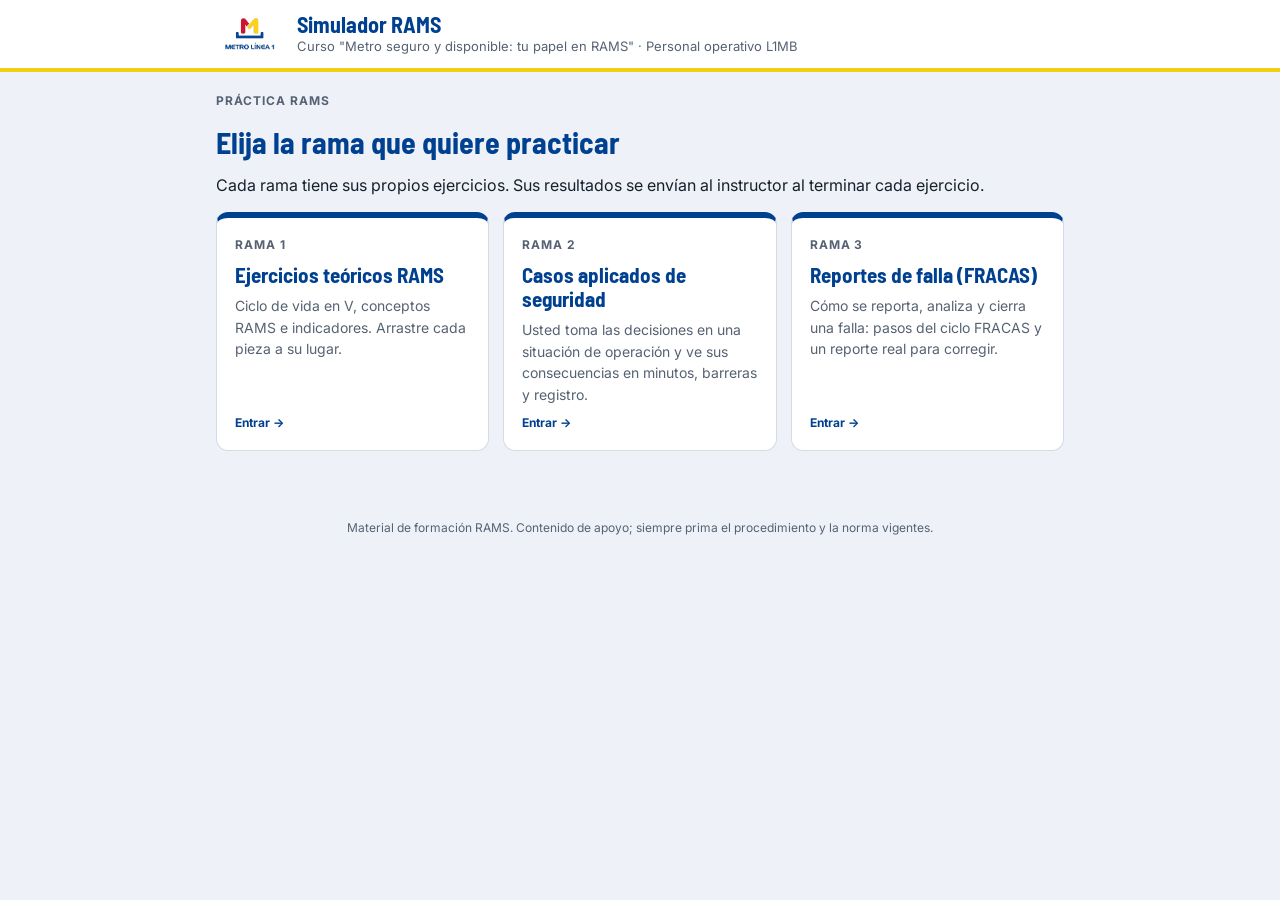
==== commit 5289af27: "Portal de inicio con las tres ramas" ====
--- a/index.html
+++ b/index.html
@@ -1,772 +1,23 @@
-<!doctype html><html><head><meta charset=utf8><meta name=viewport content="width=device-width,initial-scale=1,viewport-fit=cover"><style>:root{color-scheme:light;box-sizing:border-box;padding-top:env(safe-area-inset-top,0px);padding-bottom:env(safe-area-inset-bottom,0px)}html{scroll-padding-top:env(safe-area-inset-top,0px)}body{margin:0;padding:0;font:14px -apple-system,BlinkMacSystemFont,sans-serif;background:#fff;color:#000}img{max-width:100%}[hidden]:not([hidden=until-found i]){display:none!important}</style></head><body>
-<title>Simulador de Casos RAMS (Copy)</title>
-<meta name="claude:viewport-fit-sides" content="cover">
+<!doctype html>
+<html lang="es">
+<head>
+<meta charset="utf-8">
+<meta name="viewport" content="width=device-width,initial-scale=1,viewport-fit=cover">
+<title>Simulador RAMS · Metro Línea 1</title>
 <link rel="preconnect" href="https://fonts.googleapis.com">
 <link rel="stylesheet" href="https://fonts.googleapis.com/css2?family=Barlow+Semi+Condensed:wght@600;700&family=Inter:wght@400;500;600;700&display=swap">
-<style>
-/* Concepto: consola de entrenamiento. Franja de estado fija (reloj, barreras, registro) sobre una columna de lectura.
-   Color: azul ML1 como mando, amarillo como señal de atención, rojo solo para riesgo. */
-:root{
-  --bg:#eef2f8; --surface:#ffffff; --surface-2:#f5f7fb; --ink:#16202c; --ink-soft:#566273; --line:#d3dbe7;
-  --brand:#004090; --brand-strong:#00306c; --brand-soft:#e3ebf7; --signal:#f0d010; --signal-soft:#fff6cc; --signal-ink:#5c4a00;
-  --ok:#1d7446; --ok-soft:#e2f3e9; --warn:#8a5a00; --warn-soft:#fdf0d3; --risk:#c01020; --risk-soft:#fbe5e7;
-  --on-brand:#ffffff;
-  --f-display:"Barlow Semi Condensed","Arial Narrow",Arial,sans-serif;
-  --f-body:Inter,"Segoe UI",Roboto,Arial,sans-serif;
-}
-@media (prefers-color-scheme: dark){
-  :root:not([data-theme="light"]){
-    --bg:#0e1520; --surface:#16202d; --surface-2:#1c2838; --ink:#e7edf5; --ink-soft:#9fadbf; --line:#2c3a4d;
-    --brand:#6fa3ec; --brand-strong:#9cc0f3; --brand-soft:#1b2e4a; --signal:#f0d010; --signal-soft:#3a3212; --signal-ink:#f5e27a;
-    --ok:#5cc98d; --ok-soft:#143323; --warn:#e8b34f; --warn-soft:#3a2c10; --risk:#f07480; --risk-soft:#3d171c;
-    --on-brand:#0e1520; color-scheme:dark;
-  }
-}
-:root[data-theme="dark"]{
-  --bg:#0e1520; --surface:#16202d; --surface-2:#1c2838; --ink:#e7edf5; --ink-soft:#9fadbf; --line:#2c3a4d;
-  --brand:#6fa3ec; --brand-strong:#9cc0f3; --brand-soft:#1b2e4a; --signal:#f0d010; --signal-soft:#3a3212; --signal-ink:#f5e27a;
-  --ok:#5cc98d; --ok-soft:#143323; --warn:#e8b34f; --warn-soft:#3a2c10; --risk:#f07480; --risk-soft:#3d171c;
-  --on-brand:#0e1520; color-scheme:dark;
-}
-*{box-sizing:border-box}
-body{background:var(--bg);color:var(--ink);font-family:var(--f-body);font-size:16px;line-height:1.55;margin:0}
-.wrap{max-width:880px;margin:0 auto;padding-left:max(16px,env(safe-area-inset-left,0px));padding-right:max(16px,env(safe-area-inset-right,0px));padding-block:20px 48px}
-header.top{background:var(--surface);border-bottom:4px solid var(--signal)}
-header.top .wrap{display:flex;align-items:center;gap:14px;padding-block:12px}
-header.top img{height:40px;width:auto;background:#fff;border-radius:6px;padding:3px 6px}
-.brandname{font-family:var(--f-display);font-weight:700;font-size:22px;color:var(--brand);line-height:1.1}
-.brandsub{font-size:13px;color:var(--ink-soft)}
-h1,h2,h3{font-family:var(--f-display);color:var(--brand);text-wrap:balance;margin:0}
-h1{font-size:30px;line-height:1.15}
-h2{font-size:23px;line-height:1.2}
-h3{font-size:18px}
-p{margin:0}
-.stack{display:flex;flex-direction:column;gap:14px}
-.card{background:var(--surface);border:1px solid var(--line);border-radius:12px;padding:20px}
-.muted{color:var(--ink-soft);font-size:14px}
-.eyebrow{font-size:12px;font-weight:700;letter-spacing:.08em;text-transform:uppercase;color:var(--ink-soft)}
-label.f{display:block;font-weight:600;font-size:14px;margin-bottom:6px}
-input[type=text],input[type=time],select,textarea{width:100%;font:inherit;padding:10px 12px;border:1px solid var(--line);border-radius:8px;background:var(--surface);color:var(--ink)}
-textarea{min-height:96px;resize:vertical}
-input:focus-visible,select:focus-visible,textarea:focus-visible,button:focus-visible{outline:3px solid var(--signal);outline-offset:2px}
-.btn{font:inherit;font-weight:700;border:none;border-radius:10px;padding:12px 18px;cursor:pointer;background:var(--brand);color:var(--on-brand)}
-.btn:hover{background:var(--brand-strong)}
-.btn.ghost{background:var(--brand-soft);color:var(--brand)}
-.btn[disabled]{opacity:.45;cursor:not-allowed}
-.row{display:flex;gap:10px;align-items:center;justify-content:space-between;flex-wrap:wrap}
-.grid3{display:grid;grid-template-columns:repeat(3,minmax(0,1fr));gap:12px}
-.choice{font:inherit;color:inherit;text-align:left;background:var(--surface);border:2px solid var(--line);border-radius:12px;padding:14px;cursor:pointer;display:flex;flex-direction:column;gap:4px}
-.choice:hover{border-color:var(--brand)}
-.choice.sel{border-color:var(--brand);background:var(--brand-soft)}
-.choice .t{font-family:var(--f-display);font-weight:700;font-size:19px;color:var(--brand)}
-.choice .d{font-size:14px;color:var(--ink-soft)}
-.caselist{display:grid;grid-template-columns:repeat(2,minmax(0,1fr));gap:12px}
-.case{font:inherit;color:inherit;text-align:left;background:var(--surface);border:1px solid var(--line);border-left:5px solid var(--brand);border-radius:10px;padding:14px;cursor:pointer;display:flex;flex-direction:column;gap:6px}
-.case:hover{border-color:var(--brand)}
-.case .ref{font-size:12px;color:var(--ink-soft)}
-.case .tag{align-self:flex-start}
-.tag{display:inline-block;font-size:12px;font-weight:700;border-radius:6px;padding:2px 8px;background:var(--brand-soft);color:var(--brand)}
-.tag.best{background:var(--ok-soft);color:var(--ok)}
-.tag.ok{background:var(--warn-soft);color:var(--warn)}
-.tag.bad{background:var(--risk-soft);color:var(--risk)}
-details.other summary{cursor:pointer;font-weight:600;color:var(--brand)}
-/* franja de estado */
-.status{position:sticky;top:env(safe-area-inset-top,0px);z-index:5;background:var(--bg);padding-block:10px}
-.meters{display:grid;grid-template-columns:repeat(3,minmax(0,1fr));gap:10px}
-.meter{background:var(--surface);border:1px solid var(--line);border-radius:10px;padding:8px 12px}
-.meter .ml{font-size:11px;font-weight:700;letter-spacing:.06em;text-transform:uppercase;color:var(--ink-soft)}
-.meter .mv{font-family:var(--f-display);font-size:24px;font-weight:700;color:var(--brand);font-variant-numeric:tabular-nums}
-.shields{display:flex;gap:6px;padding-top:6px}
-.shields span{width:20px;height:22px;border-radius:4px 4px 10px 10px;background:var(--ok)}
-.shields span.off{background:var(--line)}
-.clock{display:inline-block;font-family:var(--f-display);font-weight:700;font-size:20px;color:var(--on-brand);background:var(--brand);border-radius:6px;padding:2px 10px;font-variant-numeric:tabular-nums}
-.situ{background:var(--surface-2);border-left:5px solid var(--brand);border-radius:8px;padding:12px 14px}
-.alarm{background:var(--risk-soft);border-left:5px solid var(--risk);border-radius:8px;padding:12px 14px;font-weight:600}
-.radio{background:var(--signal-soft);border-left:5px solid var(--signal);border-radius:8px;padding:12px 14px;color:var(--signal-ink);font-weight:600}
-.opts{display:flex;flex-direction:column;gap:10px}
-.opt{font:inherit;color:var(--ink);text-align:left;background:var(--surface);border:2px solid var(--line);border-radius:10px;padding:12px 14px;cursor:pointer;display:grid;grid-template-columns:auto 1fr;gap:10px}
-.opt:hover:not([disabled]){border-color:var(--brand)}
-.opt .k{font-family:var(--f-display);font-weight:700;color:var(--brand)}
-.opt[disabled]{cursor:default}
-.opt.best{border-color:var(--ok);background:var(--ok-soft)}
-.opt.ok{border-color:var(--warn);background:var(--warn-soft)}
-.opt.bad{border-color:var(--risk);background:var(--risk-soft)}
-.opt.dim{opacity:.55}
-.fb{border-radius:10px;padding:12px 14px;display:flex;flex-direction:column;gap:6px}
-.fb.best{background:var(--ok-soft)} .fb.ok{background:var(--warn-soft)} .fb.bad{background:var(--risk-soft)}
-.fb .h{font-weight:700}
-.fb .rams{font-size:14px}
-.fb .ref{font-size:13px;color:var(--ink-soft)}
-.formgrid{display:grid;grid-template-columns:repeat(2,minmax(0,1fr));gap:14px}
-.formgrid .full{grid-column:1/-1}
-.fixed{padding:10px 12px;border:1px dashed var(--line);border-radius:8px;background:var(--surface-2)}
-.score{font-family:var(--f-display);font-size:56px;font-weight:700;color:var(--brand);line-height:1;font-variant-numeric:tabular-nums}
-.parts{display:grid;grid-template-columns:repeat(3,minmax(0,1fr));gap:10px}
-.part{background:var(--surface-2);border-radius:10px;padding:10px 12px}
-.part .pv{font-family:var(--f-display);font-size:22px;font-weight:700;font-variant-numeric:tabular-nums}
-.tablewrap{overflow-x:auto}
-table{width:100%;border-collapse:collapse;font-size:14px}
-th,td{border-bottom:1px solid var(--line);padding:8px 6px;text-align:left;vertical-align:top}
-th{color:var(--ink-soft);font-weight:600}
-.lesson{background:var(--signal-soft);color:var(--ink);border-radius:10px;padding:12px 14px}
-footer.note{font-size:12px;color:var(--ink-soft);text-align:center;padding-bottom:24px}
-@media (max-width:640px){.grid3,.caselist,.meters,.parts,.formgrid{grid-template-columns:1fr}.meters{grid-template-columns:repeat(3,minmax(0,1fr))}.meter .mv{font-size:19px}h1{font-size:25px}}
-@media (prefers-reduced-motion:no-preference){.opt,.choice,.case{transition:border-color .15s,background-color .15s}}
-</style>
-
+<link rel="stylesheet" href="assets/estilos.css">
+</head>
+<body>
 <header class="top"><div class="wrap">
-  <img id="logo" alt="Metro Línea 1">
-  <div><div class="brandname">Simulador de casos RAMS</div><div class="brandsub">Curso "Metro seguro y disponible: tu papel en RAMS" · Personal operativo L1MB</div></div>
+  <img class="logo" alt="Metro Línea 1">
+  <div><div class="brandname" id="brandtitle">Simulador RAMS</div><div class="brandsub">Curso "Metro seguro y disponible: tu papel en RAMS" · Personal operativo L1MB</div></div>
 </div></header>
 <main class="wrap" id="app"></main>
-<footer class="note wrap">Uso interno de ML1. Casos basados en la Norma de Operaciones L1MB (L1T1-0000-000-CON-CN-OYM-MA-0004) y sus anexos. Siempre prima el procedimiento vigente.</footer>
-
-<script>
-"use strict";
-var LOGO = "[data-uri]";
-document.getElementById("logo").src = LOGO;
-
-/* ============================================================
-   CONTENIDO DE LOS CASOS
-   Cada caso: rol, título, contexto, minutos base, pasos (decisiones) y reporte esperado.
-   Cada opción: t (texto), q ("best" | "ok" | "bad"), min (minutos que suma), barrera (true si quita una barrera),
-   fb (por qué), rams (idea RAMS), ref (referencia).
-   ============================================================ */
-var FECHA_CASO = "2027/03/09";
-var REG = "Norma de Operaciones L1MB";
-
-var ROLES = {
-  cco: {nombre:"Controlador CCO", desc:"Controlador de Circulación Línea (OCIR-L) en el Centro de Control de Operaciones."},
-  cot: {nombre:"Conductor a bordo", desc:"Conductor a bordo (COT): atiende fallas, conduce en modo manual con autorización del CCO y asiste a los pasajeros."},
-  aux: {nombre:"Auxiliar de estación", desc:"Auxiliar de estación (AUX): atiende la plataforma, las PDAP y a los pasajeros bajo la coordinación del JET y el CCO."}
-};
-
-var CATEGORIAS = ["Orden de control","Incidente – alarma de fallo","Incidente – alarma de incendio","Labor diaria","Novedad operativa","Otros"];
-var RECEPTORES = ["CCO","Jefe de Estación de Turno (JET)","Capitán de Trenes (CAP)","Controlador de Mantenimiento (OMAN)","Estación (personal de plataforma)"];
-var CANALES = ["Radio TETRA","Teléfono","Presencial","Mensaje de texto"];
-
-var CASOS = [
- {id:"cco-puerta", rol:"cco", titulo:"Puerta del tren que no cierra en estación",
-  resumen:"Hora punta. Una puerta del Tren 105 no cierra en la Estación E08 y el tren no puede salir.",
-  ref:REG+", §5.2.5 y §5.3.1",
-  contexto:"Hora punta de la mañana. Usted es el OCIR-L de turno. El Tren uno-cero-cinco (105) circula en UTO con un conductor a bordo (COT).",
-  minBase:1,
-  pasos:[
-   {hora:"07:38", alarma:"ALARMA: la puerta 3 del coche 2 del Tren 105 no cierra en la Estación E08, vía 1.",
-    texto:"¿Qué hace primero?",
-    ops:[
-     {t:"Revisar la cámara CCTV asociada para descartar una persona u objeto atrapado, y aplicar retención manual al tren.", q:"best", min:1,
-      fb:"Primero descarta que haya alguien atrapado y asegura que el tren no salga con una puerta abierta.", rams:"Seguridad primero: entender antes de actuar, sin quitar ninguna protección.", ref:REG+", §5.2.5 y §5.3.1 (una o varias puertas no cierran)."},
-     {t:"Enviar el comando de cierre remoto de puertas sin revisar la cámara.", q:"bad", min:0, barrera:true,
-      fb:"Si hay una persona u objeto atrapado, cerrar a ciegas puede lesionar a alguien. El reglamento prevé confirmar la remoción de la obstrucción antes del cierre remoto.", rams:"Una acción remota sin verificación quita una barrera.", ref:REG+", §5.2.5."},
-     {t:"Autorizar la salida del tren para no afectar el intervalo.", q:"bad", min:0, barrera:true,
-      fb:"Un tren no sale con una puerta abierta. La puntualidad nunca prevalece sobre la seguridad.", rams:"La seguridad operacional prevalece sobre la puntualidad (principio general del reglamento).", ref:REG+", §2.1."}
-    ]},
-   {hora:"07:39", situ:"La cámara muestra que no hay obstrucción: la puerta tiene una falla.",
-    texto:"¿Cómo le da la instrucción al conductor a bordo?",
-    ops:[
-     {t:"\"Control a tren uno-cero-cinco, responda.\" Luego: \"Tren uno-cero-cinco, cierre y aísle manualmente la puerta tres del coche dos, estación cero-ocho, vía uno. Confirme colación.\" Espera la repetición completa y cierra con \"Correcto, tren uno-cero-cinco\".", q:"best", min:1,
-      fb:"Estructura completa, números cifra por cifra, colación obligatoria y cierre con \"Correcto\" más el identificador.", rams:"La comunicación clara es una barrera humana: evita que se actúe sobre la puerta o el tren equivocado.", ref:REG+", §3.1.4 a §3.1.6 y Anexo 01."},
-     {t:"\"Ciento cinco, cierre la puerta dañada, ¿me copia?\" y acepta \"OK\" como respuesta.", q:"bad", min:0, barrera:true,
-      fb:"Está prohibido cerrar con \"OK\", \"recibido\" o \"copiado\" sin colación, y los números se dicen cifra por cifra. Además, la orden no dice qué puerta ni en qué coche.", rams:"Una orden ambigua es una barrera rota.", ref:REG+", §3.1.4 y §3.1.7."},
-     {t:"Pedir al Jefe de Estación que cierre la puerta del tren desde el andén.", q:"ok", min:2,
-      fb:"La estación puede apoyar, pero el reglamento asigna esta acción al conductor a bordo, que está en el tren. Se pierde tiempo coordinando.", rams:"Cada barrera tiene un responsable definido.", ref:REG+", §5.3.1."}
-    ]},
-   {hora:"07:41", radio:"\"Control, aquí tren uno-cero-cinco: puerta tres del coche dos cerrada y aislada.\"",
-    texto:"¿Cuándo cancela la retención?",
-    ops:[
-     {t:"Verificar en la consola que la puerta aparece aislada y entonces cancelar la retención. El tren sigue en UTO con la puerta aislada.", q:"best", min:1,
-      fb:"El reglamento indica cancelar la retención una vez confirmado el estado de aislamiento.", rams:"Doble confirmación: lo que se dice por radio se verifica en el sistema.", ref:REG+", §4.1.3 y §5.3.1."},
-     {t:"Cancelar la retención de inmediato con el reporte verbal.", q:"ok", min:0,
-      fb:"Probablemente esté bien, pero no verificó en el sistema. Si el aislamiento no quedó registrado, el tren puede volver a fallar en la siguiente estación.", rams:"Confirmar en el sistema cuesta segundos.", ref:REG+", §4.1.3."},
-     {t:"Retirar el tren del servicio y evacuar a todos los pasajeros.", q:"ok", min:12,
-      fb:"Es una medida desproporcionada: con la puerta aislada, el reglamento permite que el tren continúe en UTO. Se pierden muchos minutos de servicio.", rams:"Disponibilidad: la respuesta debe ser proporcional al riesgo.", ref:REG+", §5.3.1."}
-    ]},
-   {hora:"07:44", texto:"El tren ya salió. ¿Qué hace con la información de la falla?",
-    ops:[
-     {t:"Registrarla en el Registro Diario (fecha y hora, ubicación, emisor, contenido, receptor y canal) e informar al Controlador de Mantenimiento (OMAN) para su reparación.", q:"best", min:0,
-      fb:"La puerta quedó aislada, no reparada: el OCIR-L debe informar al OMAN. Y todo evento se registra a tiempo.", rams:"El registro alimenta el FRACAS: sin él, la falla no se analiza ni se corrige.", ref:REG+", §2.3.1 y §11."},
-     {t:"No registrarla, porque el tren siguió en servicio.", q:"bad", min:0,
-      fb:"Una falla resuelta en el momento sigue siendo una falla. Si no queda registrada, nadie la repara y puede repetirse.", rams:"Si no está registrado, no existe para el análisis.", ref:REG+", §11."},
-     {t:"Registrarla al final del turno con lo que recuerde.", q:"bad", min:0,
-      fb:"El reglamento prohíbe reportar tarde u omitir información. Al final del turno se pierden detalles como la hora exacta.", rams:"Un reporte tardío es un reporte incorrecto.", ref:REG+", §11."}
-    ]}
-  ],
-  reporte:{titulo:"Registro de la falla en el Registro Diario", emisor:"OCIR-L (Controlador de Circulación Línea)", hora:"07:38",
-   ubicaciones:["Estación E07 – vía 1","Estación E08 – vía 1","Estación E08 – vía 2","Entre E08 y E09 – vía 1"], ubicacion:"Estación E08 – vía 1",
-   categorias:["Incidente – alarma de fallo"], receptores:["Controlador de Mantenimiento (OMAN)"], canales:["Radio TETRA","Teléfono"],
-   claves:["puerta","105","coche","aisl","retenc"], },
-  leccion:"Ante una puerta que no cierra: primero descartar a una persona atrapada, luego una orden clara con colación, verificar el aislamiento en el sistema y pasar la falla a mantenimiento. Así la perturbación se queda en pocos minutos y nadie corre riesgo."
- },
-
- {id:"cco-pei", rol:"cco", titulo:"Interfono de emergencia activado en un tren",
-  resumen:"Un pasajero activa el interfono de emergencia del Tren 112 entre las estaciones E05 y E06.",
-  ref:REG+", §5.4.1",
-  contexto:"Hora punta de la tarde. Usted es el OCIR-L de turno. El Tren uno-uno-dos (112) circula en UTO por el viaducto.",
-  minBase:0,
-  pasos:[
-   {hora:"18:12", alarma:"ALARMA CRÍTICA: interfono de emergencia (PEI) activado en el coche 4 del Tren 112, entre E05 y E06, vía 2. El sistema muestra la cámara del coche.",
-    texto:"¿Qué hace?",
-    ops:[
-     {t:"Atender la llamada del interfono de inmediato (máximo 60 segundos) mientras observa la cámara del coche.", q:"best", min:0,
-      fb:"El reglamento fija un máximo de 60 segundos para atender el interfono. La cámara le da contexto mientras habla.", rams:"El tiempo de respuesta es parte de la barrera.", ref:REG+", §5.4.1."},
-     {t:"Terminar la tarea que estaba haciendo y luego atender la llamada.", q:"bad", min:2, barrera:true,
-      fb:"Un interfono de emergencia puede ser una persona en riesgo. Superar los 60 segundos incumple el reglamento.", rams:"Prioridad 1 y 2 antes que la rutina.", ref:REG+", §5.4.1 y Anexo 01."},
-     {t:"Detener toda la línea con el botón RCE de línea principal.", q:"bad", min:15,
-      fb:"Es desproporcionado: corta la tracción de toda la línea y deja trenes detenidos en el viaducto, que es una zona de difícil acceso.", rams:"La respuesta debe ser proporcional; el RCE es para riesgo inminente.", ref:REG+", §5.4.4 y §9.2.3."}
-    ]},
-   {hora:"18:13", radio:"Pasajera por el interfono: \"Un señor se desmayó en el coche cuatro.\"",
-    texto:"¿Qué hace con el tren?",
-    ops:[
-     {t:"Dejar que el tren continúe en UTO hasta la siguiente estación (E06), donde quedará retenido con puertas y PDAP abiertas para la atención.", q:"best", min:3,
-      fb:"Correcto: en interestación el tren no se detiene en el viaducto; sigue hasta la siguiente estación, donde la ayuda puede llegar.", rams:"El lugar seguro para atender a alguien es la estación, no el viaducto.", ref:REG+", §5.4.1."},
-     {t:"Detener el tren en el viaducto para que la ayuda llegue más rápido.", q:"bad", min:8, barrera:true,
-      fb:"En el viaducto la ayuda llega más lento, no más rápido, y se crea un riesgo de evacuación no autorizada.", rams:"Detener donde no hay acceso aumenta el peligro.", ref:REG+", §5.4.1."},
-     {t:"Ordenar que el tren salte E06 y siga hasta la terminal, donde hay más personal.", q:"bad", min:6,
-      fb:"Se retrasa la atención de una persona inconsciente varios minutos sin razón.", rams:"La vida está primero que la comodidad operativa.", ref:REG+", §9.2.2."}
-    ]},
-   {hora:"18:14", texto:"El tren va hacia E06. ¿Cómo coordina con la estación?",
-    ops:[
-     {t:"\"Control a estación cero-seis, responda.\" Le informa que el Tren uno-uno-dos llega a vía dos con una persona indispuesta en el coche cuatro, que se prepare para atenderla en la plataforma, y pide colación.", q:"best", min:0,
-      fb:"La estación se prepara antes de que llegue el tren y sabe exactamente dónde actuar.", rams:"Anticiparse acorta el tiempo de atención.", ref:REG+", §5.4.1 y Anexo 01."},
-     {t:"Avisar a la estación cuando el tren ya esté en el andén.", q:"ok", min:3,
-      fb:"La estación pierde minutos organizándose cuando el tren ya llegó.", rams:"Disponibilidad: lo que no se prepara se paga en minutos.", ref:REG+", §5.4.1."},
-     {t:"Anunciar por megafonía en toda la línea que hay una emergencia médica.", q:"ok", min:1,
-      fb:"Genera alarma innecesaria en toda la línea y no le dice a la estación qué hacer.", rams:"La información debe ir a quien la necesita.", ref:REG+", Anexo 02."}
-    ]},
-   {hora:"18:22", situ:"El personal de estación atendió al pasajero y ya salió del tren con los servicios de emergencia.",
-    texto:"¿Cómo cierra el evento?",
-    ops:[
-     {t:"Confirmar con la estación que la atención terminó, rearmar el interfono, liberar la retención y registrar el evento en el Registro Diario.", q:"best", min:1,
-      fb:"El interfono vuelve a estar disponible para la siguiente emergencia y el evento queda trazado.", rams:"Restablecer la barrera y registrar cierra el ciclo.", ref:REG+", §5.4.1 y §11."},
-     {t:"Liberar el tren apenas baje el pasajero, sin rearmar el interfono.", q:"bad", min:0, barrera:true,
-      fb:"El interfono queda fuera de servicio: si otra persona lo necesita, no funcionará.", rams:"Un dispositivo de emergencia sin restablecer es una barrera perdida.", ref:REG+", §5.4.1."},
-     {t:"Rearmar y liberar, pero no registrarlo porque no fue una falla técnica.", q:"bad", min:0,
-      fb:"Los eventos con pasajeros también se registran. Está prohibido omitir información.", rams:"Lo que no se registra no se aprende.", ref:REG+", §11."}
-    ]}
-  ],
-  reporte:{titulo:"Registro del evento en el Registro Diario", emisor:"OCIR-L (Controlador de Circulación Línea)", hora:"18:12",
-   ubicaciones:["Estación E05 – vía 2","Entre E05 y E06 – vía 2","Estación E06 – vía 2","Entre E05 y E06 – vía 1"], ubicacion:"Entre E05 y E06 – vía 2",
-   categorias:["Novedad operativa"], receptores:["Estación (personal de plataforma)","Jefe de Estación de Turno (JET)"], canales:["Radio TETRA"],
-   claves:["interfono","112","coche","desmay","indispuest","pasajer"]},
-  leccion:"Un interfono de emergencia se atiende en menos de 60 segundos. En el viaducto, el tren sigue hasta la estación; la estación se prepara antes de que llegue; y al final se restablece el dispositivo y se registra."
- },
-
- {id:"cot-estado-puerta", rol:"cot", titulo:"Pérdida de estado de una puerta del tren",
-  resumen:"El Tren 105 frena de emergencia entre E03 y E04 porque perdió el estado de una puerta.",
-  ref:REG+", §4.2 y §5.3.1",
-  contexto:"Hora punta de la mañana. Usted es el conductor a bordo (COT) del Tren uno-cero-cinco (105), que circula en UTO con pasajeros.",
-  minBase:1,
-  pasos:[
-   {hora:"07:55", alarma:"El tren aplica frenado de emergencia entre E03 y E04, vía 1. La consola indica: pérdida de estado de la puerta 2 del coche 3.",
-    texto:"¿Qué hace primero?",
-    ops:[
-     {t:"Ir a la puerta afectada, mantener a los pasajeros alejados y verificar que no exista riesgo de caída; luego reportar al CCO lo que encuentra.", q:"best", min:2,
-      fb:"El reglamento indica actuar tras verificar que no existe riesgo de caída de pasajeros.", rams:"Primero las personas, después el tren.", ref:REG+", §5.3.1 (pérdida de estado de una puerta)."},
-     {t:"Accionar de una vez el bypass de puertas para que el tren pueda moverse.", q:"bad", min:0, barrera:true,
-      fb:"No sabe si la puerta está abierta. Moverse con un bypass sin verificar puede hacer que alguien caiga del tren.", rams:"Nunca se puentea una protección sin verificar.", ref:REG+", §5.3.1."},
-     {t:"Quedarse en la cabina esperando que el CCO lo resuelva de forma remota.", q:"ok", min:4,
-      fb:"Esta falla requiere que alguien verifique la puerta en sitio, y usted es quien está a bordo.", rams:"La barrera humana a bordo es usted.", ref:REG+", §2.3.3."}
-    ]},
-   {hora:"07:58", situ:"La puerta está cerrada físicamente, pero el sistema no detecta su estado.",
-    texto:"¿Cómo continúa?",
-    ops:[
-     {t:"Reportar al CCO \"puerta cerrada con falla en la detección\" y solicitar autorización para accionar el bypass y conducir en modo MCS o EM hasta la estación más cercana.", q:"best", min:1,
-      fb:"El reglamento prevé el bypass y la conducción manual hasta la estación más cercana, pero cambiar de modo requiere autorización previa del OCIR.", rams:"Degradar el modo es decisión del CCO, no del conductor.", ref:REG+", §4.2.2 y §5.3.1."},
-     {t:"Accionar el bypass y pasar a modo EM por iniciativa propia, porque la puerta está cerrada.", q:"bad", min:0, barrera:true,
-      fb:"El conductor no puede degradar el modo por iniciativa propia, salvo riesgo inminente para la vida. El CCO debe saber que el tren se moverá sin protección.", rams:"La autorización es la barrera que protege a los demás trenes.", ref:REG+", §4.2.2."},
-     {t:"Pedir al CCO que active el RCE de línea para detener todos los trenes mientras revisa.", q:"ok", min:8,
-      fb:"No hay un riesgo inminente que lo justifique; el sistema ya protegió la zona. Se detiene toda la línea sin necesidad.", rams:"Proporcionalidad.", ref:REG+", §9.2.3."}
-    ]},
-   {hora:"08:00", radio:"CCO: \"Tren uno-cero-cinco, accione el bypass de puertas y circule en modo EM hasta estación cero-cuatro, vía uno. Confirme colación.\"",
-    texto:"Después de colacionar, ¿cómo conduce?",
-    ops:[
-     {t:"En modo EM a máximo 25 km/h, bajo supervisión continua del CCO, y entrando a la estación E04 a no más de 25 km/h.", q:"best", min:3,
-      fb:"En modo EM no hay protección ATP: el límite es 25 km/h en línea principal y en la entrada a estación.", rams:"Modo degradado: menos velocidad, más atención.", ref:REG+", §4.1.4 y §4.2."},
-     {t:"A 40 km/h, para recuperar el tiempo perdido.", q:"bad", min:2, barrera:true,
-      fb:"Supera el límite del modo EM. Sin ATP, su velocidad es la única protección.", rams:"La velocidad límite es una barrera.", ref:REG+", §4.1.4."},
-     {t:"A 25 km/h, pero sin comunicarse con el CCO hasta llegar.", q:"bad", min:3, barrera:true,
-      fb:"En modo EM el reglamento exige la supervisión continua del CCO.", rams:"Sin comunicación no hay supervisión.", ref:REG+", §4.2.1."}
-    ]},
-   {hora:"08:05", situ:"El tren se detuvo en la Estación E04, vía 1.",
-    texto:"¿Qué hace ahora?",
-    ops:[
-     {t:"Coordinar con el personal de estación la evacuación de todos los pasajeros, informarles con mensajes claros y reportar la novedad al CCO y al Capitán de Trenes antes de retirar el tren.", q:"best", min:3,
-      fb:"El reglamento indica evacuar y retirar el tren del servicio. El Capitán de Trenes consolida las novedades de conducción.", rams:"Un reporte completo es el inicio del análisis FRACAS.", ref:REG+", §2.3.3 y §5.3.1."},
-     {t:"Seguir con los pasajeros hasta la terminal, porque el tren todavía se mueve.", q:"bad", min:0, barrera:true,
-      fb:"Con la detección de puerta en falla, el tren debe evacuarse y salir de servicio.", rams:"No se presta servicio con una protección anulada.", ref:REG+", §5.3.1."},
-     {t:"Evacuar y retirar el tren sin reportar nada; mantenimiento verá la alarma.", q:"bad", min:3,
-      fb:"La alarma no dice lo que usted vio: si la puerta estaba cerrada, qué hizo y a qué hora. Sin eso, el diagnóstico empieza de cero.", rams:"Mantenibilidad: su reporte acorta la reparación.", ref:REG+", §2.3.3 y §11."}
-    ]}
-  ],
-  reporte:{titulo:"Reporte de la novedad al CCO", emisor:"COT – Tren 105", hora:"07:55",
-   ubicaciones:["Estación E03 – vía 1","Entre E03 y E04 – vía 1","Estación E04 – vía 1","Entre E03 y E04 – vía 2"], ubicacion:"Entre E03 y E04 – vía 1",
-   categorias:["Incidente – alarma de fallo"], receptores:["CCO"], canales:["Radio TETRA"],
-   claves:["puerta","105","coche","bypass","deteccion","detección","evacu"]},
-  leccion:"Con una falla de puerta: verificar que nadie pueda caer, reportar con precisión, cambiar de modo solo con autorización, respetar los 25 km/h del modo EM y evacuar en la estación más cercana."
- },
-
- {id:"cot-no-comunicante", rol:"cot", titulo:"Tren no comunicante",
-  resumen:"El Tren 108 pierde la comunicación con el sistema de señalización entre E10 y E11.",
-  ref:REG+", §3.1, §4.2 y §5.3.1",
-  contexto:"Mediodía. Usted es el conductor a bordo (COT) del Tren uno-cero-ocho (108), que circula en UTO con pasajeros.",
-  minBase:1,
-  pasos:[
-   {hora:"13:20", alarma:"El tren aplica frenado de emergencia entre E10 y E11, vía 2. La consola indica pérdida de comunicación con la señalización (tren no comunicante).",
-    texto:"¿Qué hace primero?",
-    ops:[
-     {t:"Llamar al CCO (\"Tren uno-cero-ocho a control, responda\"), reportar la situación y esperar instrucciones.", q:"best", min:1,
-      fb:"Reporta de inmediato con la estructura correcta y no actúa sin la autorización del CCO.", rams:"El CCO es quien ve toda la línea.", ref:REG+", §3.1 y Anexo 01."},
-     {t:"Pasar a modo EM de inmediato, porque el procedimiento dice que el conductor conmuta a EM.", q:"bad", min:0, barrera:true,
-      fb:"El reglamento sí prevé el modo EM para esta falla, pero la degradación de modo requiere autorización previa del OCIR. Sin ella, el CCO no sabe que hay un tren moviéndose sin protección.", rams:"Hacer lo correcto en el orden equivocado también es un riesgo.", ref:REG+", §4.2.2 y §5.3.1."},
-     {t:"Esperar en silencio a que el sistema se recupere.", q:"ok", min:5,
-      fb:"El CCO ya ve la alarma, pero necesita su confirmación desde el tren. Esperar en silencio solo suma minutos.", rams:"El tiempo de reacción es parte de la duración de la falla.", ref:REG+", §2.3.3."}
-    ]},
-   {hora:"13:22", radio:"CCO: \"Tren uno-cero-ocho, conmute a modo EM y circule hasta estación uno-uno, vía dos. Confirme colación.\"",
-    texto:"¿Cómo responde?",
-    ops:[
-     {t:"\"Tren uno-cero-ocho: conmuto a modo EM y circulo hasta estación uno-uno, vía dos.\" Espera el \"Correcto, tren uno-cero-ocho\" antes de moverse.", q:"best", min:1,
-      fb:"Colación completa y cierre del ciclo antes de actuar.", rams:"La colación asegura que usted y el CCO entendieron lo mismo.", ref:REG+", §3.1.4 a §3.1.6."},
-     {t:"\"Recibido, control\", y arranca.", q:"bad", min:0, barrera:true,
-      fb:"\"Recibido\" sin repetir la orden está prohibido, y arrancó sin que el CCO cerrara la comunicación.", rams:"Sin colación no hay confirmación.", ref:REG+", §3.1.4."},
-     {t:"\"Entendido, ciento ocho, voy para la once.\"", q:"bad", min:0,
-      fb:"Expresión informal, números sin decir cifra por cifra y sin el modo de conducción. Así se generan malentendidos.", rams:"La forma de hablar por radio también es una barrera.", ref:REG+", §3.1.7."}
-    ]},
-   {hora:"13:24", texto:"Ya está en modo EM. ¿Cómo conduce hasta E11?",
-    ops:[
-     {t:"A máximo 25 km/h, atento a la vía y a los indicadores de posición de cambiavías, y deteniéndose para pedir confirmación al CCO ante cualquier duda.", q:"best", min:4,
-      fb:"En modo EM no hay ATP: la autorización la da el CCO, que confirma que la ruta está despejada, y la velocidad máxima es 25 km/h.", rams:"Sin protección automática, la barrera es usted.", ref:REG+", §4.1.4, §4.2.1 y §4.3."},
-     {t:"A 50 km/h, porque la vía estaba despejada hace un minuto.", q:"bad", min:2, barrera:true,
-      fb:"Duplica el límite del modo EM. Lo que estaba despejado hace un minuto no tiene por qué estarlo ahora.", rams:"La velocidad límite es una barrera.", ref:REG+", §4.1.4."},
-     {t:"A 25 km/h, pero con el radio en volumen bajo para concentrarse.", q:"bad", min:4, barrera:true,
-      fb:"En modo EM la supervisión del CCO es continua: debe poder escuchar cualquier orden de detención.", rams:"Comunicación permanente con el CCO.", ref:REG+", §2.3.3 y §4.2.1."}
-    ]},
-   {hora:"13:30", situ:"El tren llegó a la Estación E11, vía 2. Mientras se detiene, la consola indica que el tren vuelve a comunicar.",
-    texto:"¿Qué hace?",
-    ops:[
-     {t:"Evacuar a los pasajeros con apoyo de la estación, informarles con claridad, pedir instrucciones al CCO para retirar el tren y reportar la novedad al Capitán de Trenes.", q:"best", min:4,
-      fb:"El reglamento indica retirar el tren de la línea. Que vuelva a comunicar no significa que la falla esté resuelta.", rams:"Una falla que aparece y desaparece se reporta y se analiza.", ref:REG+", §2.3.3 y §5.3.1."},
-     {t:"Volver a modo UTO por su cuenta, porque el tren ya comunica.", q:"bad", min:0, barrera:true,
-      fb:"Restablecer el modo también requiere autorización previa del OCIR.", rams:"Ni degradar ni restablecer el modo por iniciativa propia.", ref:REG+", §4.2.2."},
-     {t:"Dejar el tren con pasajeros en la estación mientras revisa los equipos.", q:"bad", min:6,
-      fb:"Los pasajeros quedan sin información y el tren ocupa la plataforma. Primero se evacua y se coordina con el CCO.", rams:"Primero las personas.", ref:REG+", §5.3.1."}
-    ]}
-  ],
-  reporte:{titulo:"Reporte de la novedad al CCO", emisor:"COT – Tren 108", hora:"13:20",
-   ubicaciones:["Estación E10 – vía 2","Entre E10 y E11 – vía 2","Estación E11 – vía 2","Entre E10 y E11 – vía 1"], ubicacion:"Entre E10 y E11 – vía 2",
-   categorias:["Incidente – alarma de fallo"], receptores:["CCO"], canales:["Radio TETRA"],
-   claves:["108","comunic","EM","frenado","evacu"]},
-  leccion:"En un tren no comunicante: reportar primero, cambiar de modo solo con autorización, colacionar la orden, conducir a 25 km/h con atención total y no restablecer el modo por cuenta propia aunque el tren vuelva a comunicar."
- },
-
- {id:"aux-pdap", rol:"aux", titulo:"Falla de puerta de andén en hora punta",
-  resumen:"Una puerta de andén (PDAP) no abre cuando llega el tren a la Estación E08.",
-  ref:REG+", §6.2.1 y §6.4.3",
-  contexto:"Hora punta de la mañana. Usted es Auxiliar de Estación (AUX) en la Estación E08. El andén de la vía 1 está lleno.",
-  minBase:1,
-  pasos:[
-   {hora:"08:05", alarma:"Llega un tren a la vía 1 y la puerta de andén del módulo 12 no abre. Los pasajeros se agolpan frente a ella.",
-    texto:"¿Qué hace primero?",
-    ops:[
-     {t:"Acudir de inmediato al módulo, asegurar y segregar la zona, e informar al JET.", q:"best", min:0,
-      fb:"Es exactamente lo que asigna el reglamento al AUX ante una falla de PDAP.", rams:"Primero garantizar la operación segura, luego gestionar la reparación.", ref:REG+", §6.4.3 (Tabla de actividades ante falla de PDAP)."},
-     {t:"Llamar a mantenimiento y esperar a que llegue.", q:"ok", min:4,
-      fb:"Mientras espera, la zona queda sin control y los pasajeros siguen agolpados frente a una puerta en falla.", rams:"La atención inicial le corresponde a la estación.", ref:REG+", §6.4.3."},
-     {t:"Intentar abrir la puerta a la fuerza para que los pasajeros pasen.", q:"bad", min:0, barrera:true,
-      fb:"Forzar una PDAP puede dejarla abierta frente a la vía cuando el tren se vaya.", rams:"No se fuerza una barrera física.", ref:REG+", §6.4.3."}
-    ]},
-   {hora:"08:06", texto:"Los pasajeros siguen esperando frente a la puerta dañada. ¿Qué hace?",
-    ops:[
-     {t:"Hacer anuncios y guiar a los pasajeros para subir y bajar por los módulos habilitados.", q:"best", min:0,
-      fb:"Es parte de las actividades del AUX ante una falla de PDAP.", rams:"Gestionar el flujo evita aglomeraciones y retrasos.", ref:REG+", §6.4.3."},
-     {t:"Dejar que los pasajeros se organicen solos.", q:"ok", min:2,
-      fb:"Sin orientación, la gente se acumula y el tren tarda más en salir.", rams:"Disponibilidad: cada segundo de parada suma.", ref:REG+", §6.4.3."},
-     {t:"Pedir a los pasajeros que esperen el siguiente tren frente a esa misma puerta.", q:"ok", min:3,
-      fb:"La puerta seguirá en falla con el siguiente tren. Se crea una aglomeración frente a un módulo inhabilitado.", rams:"Prevenir el riesgo de aglomeración.", ref:REG+", §6.5."}
-    ]},
-   {hora:"08:08", texto:"Mantenimiento tardará en llegar. ¿Qué hace con la puerta?",
-    ops:[
-     {t:"Notificar al CCO y pedir autorización. Solo con ella, aislar la puerta, señalizar el módulo y verificar el espacio entre la PDAP y el tren.", q:"best", min:1,
-      fb:"El aislamiento de una PDAP requiere autorización del CCO.", rams:"Un cambio en la configuración de la estación se autoriza antes de hacerse.", ref:REG+", §6.2.1 (niveles de actuación) y §6.4.3."},
-     {t:"Aislar la puerta de inmediato para ganar tiempo y avisar después.", q:"bad", min:0, barrera:true,
-      fb:"Aislar sin autorización cambia el estado de la estación sin que el CCO lo sepa.", rams:"Nada se cambia por cuenta propia.", ref:REG+", §6.2.1."},
-     {t:"Usar el Panel de Control Local (PCL) para forzar el estado de las puertas y dejar salir el tren.", q:"bad", min:0, barrera:true,
-      fb:"El PCL solo se opera por instrucción expresa del CCO. Su apertura genera alerta en el CCO.", rams:"Los mandos de seguridad tienen dueño.", ref:REG+", §6.4.4."}
-    ]},
-   {hora:"08:15", texto:"La puerta quedó aislada y señalizada. ¿Qué hace con la información?",
-    ops:[
-     {t:"Reportar al JET la falla y el aislamiento (hora, módulo, vía y acciones tomadas) para que quede en el Registro Diario, y mantener vigilado el módulo aislado.", q:"best", min:0,
-      fb:"La falla, el aislamiento y el uso de puertas son eventos de reporte obligatorio al JET.", rams:"FRACAS empieza con su reporte.", ref:REG+", §6.7.3 (eventos de reporte obligatorio)."},
-     {t:"No reportarlo, porque mantenimiento ya sabe.", q:"bad", min:0,
-      fb:"El reporte es obligatorio aunque otros lo sepan. Sin registro no hay trazabilidad.", rams:"Si no está registrado, no existe para el análisis.", ref:REG+", §6.7.3."},
-     {t:"Reportarlo solo si la puerta vuelve a fallar.", q:"bad", min:0,
-      fb:"La primera falla ya es información. Si se repite, el reporte anterior ayuda a encontrar la causa.", rams:"Si se repite, no es mala suerte: es una señal.", ref:REG+", §6.7.3."}
-    ]}
-  ],
-  reporte:{titulo:"Reporte al Jefe de Estación de Turno", emisor:"AUX – Estación E08", hora:"08:05",
-   ubicaciones:["Estación E08 – vía 1","Estación E08 – vía 2","Estación E07 – vía 1","Estación E09 – vía 1"], ubicacion:"Estación E08 – vía 1",
-   categorias:["Incidente – alarma de fallo"], receptores:["Jefe de Estación de Turno (JET)"], canales:["Radio TETRA","Presencial"],
-   claves:["puerta","pdap","modulo","módulo","12","aisl"]},
-  leccion:"Ante una falla de PDAP: asegurar la zona, guiar a los pasajeros, aislar solo con autorización del CCO y reportar al JET. Primero la operación segura, luego la reparación."
- },
-
- {id:"aux-via", rol:"aux", titulo:"Objeto y persona en la vía",
-  resumen:"A una usuaria se le cae el celular a la vía en la Estación E12 y su acompañante intenta bajar.",
-  ref:REG+", §6.2.1, §6.4.5 y §9.2.3",
-  contexto:"Hora punta de la tarde. Usted es Auxiliar de Estación (AUX) en la Estación E12, plataforma de la vía 2.",
-  minBase:0,
-  pasos:[
-   {hora:"17:40", situ:"Una usuaria le dice que se le cayó el celular a la vía. El próximo tren llega en tres minutos.",
-    texto:"¿Qué hace?",
-    ops:[
-     {t:"No bajar ni dejar que nadie baje; mantener a la usuaria detrás de la franja de seguridad e informar al JET y al CCO para recuperar el objeto de forma segura más tarde.", q:"best", min:0,
-      fb:"Un objeto que no afecta la circulación no justifica detener trenes, y el ingreso a la vía solo se hace por instrucción expresa del CCO.", rams:"Proporcionalidad y control del acceso a la vía.", ref:REG+", §6.2.1 y §9.2.3 (caída de objetos a la vía)."},
-     {t:"Presionar el RCE de plataforma para detener los trenes y bajar a recoger el celular.", q:"bad", min:6, barrera:true,
-      fb:"El reglamento prohíbe usar el RCE para recuperar un objeto que no afecta la circulación, y nadie baja a la vía sin instrucción expresa y corte de energía.", rams:"Los dispositivos de emergencia son para emergencias.", ref:REG+", §9.2.2 y §9.2.3."},
-     {t:"Bajar rápido a recogerlo antes de que llegue el tren.", q:"bad", min:0, barrera:true,
-      fb:"Riesgo de atropello y de electrocución con el tercer riel. Ningún objeto vale ese riesgo.", rams:"La vida primero.", ref:REG+", §9.2.2 (corte de energía para descenso a vía)."}
-    ]},
-   {hora:"17:42", alarma:"El acompañante de la usuaria salta a la vía para buscar el celular. El tren se aproxima a la estación.",
-    texto:"¿Qué hace?",
-    ops:[
-     {t:"Accionar de inmediato el RCE de plataforma más cercano y notificar al CCO enseguida.", q:"best", min:5,
-      fb:"Intrusión en la vía con riesgo inminente: el personal de estación está habilitado para accionar el RCE sin esperar autorización, notificando de inmediato.", rams:"Ante riesgo inminente, actuar primero y notificar después.", ref:REG+", §6.4.5 y §9.2.3 (intrusión de vía en estación)."},
-     {t:"Llamar primero al CCO para pedir autorización de accionar el RCE.", q:"bad", min:5, barrera:true,
-      fb:"Con una persona en la vía y un tren llegando, no hay tiempo para pedir autorización. El reglamento lo faculta para accionar el RCE de inmediato.", rams:"Hay decisiones que no se delegan cuando hay una vida en riesgo.", ref:REG+", §6.4.5."},
-     {t:"Gritarle a la persona que suba y esperar a ver si lo logra.", q:"bad", min:0, barrera:true,
-      fb:"Si no alcanza a subir, el tren no habrá recibido ninguna orden de frenado.", rams:"Las barreras se activan antes del accidente, no después.", ref:REG+", §9.2.3."}
-    ]},
-   {hora:"17:45", situ:"La persona ya subió a la plataforma, sin lesiones. El tren está detenido antes de la estación.",
-    texto:"¿Cómo se restablece el RCE?",
-    ops:[
-     {t:"Verificar con el JET que la plataforma y la zona de vía están despejadas y pedir autorización al CCO para restablecer el dispositivo.", q:"best", min:2,
-      fb:"El restablecimiento de un dispositivo de emergencia requiere autorización del CCO, después de verificar que la zona está segura.", rams:"Restablecer también es una decisión de seguridad.", ref:REG+", §5.4.3 y §6.2.1."},
-     {t:"Restablecerlo usted mismo apenas la persona sube.", q:"bad", min:0, barrera:true,
-      fb:"Sin verificar la vía ni avisar al CCO, el tren podría avanzar con algo o alguien más en la zona.", rams:"Quien restablece debe estar seguro de que el peligro terminó.", ref:REG+", §6.2.1."},
-     {t:"Dejarlo activado hasta que llegue la policía.", q:"ok", min:12,
-      fb:"El peligro ya pasó y la línea sigue detenida sin necesidad. El reglamento busca restablecer los RCE en menos de 5 minutos una vez se cumplen las condiciones.", rams:"Disponibilidad: no prolongar una detención innecesaria.", ref:REG+", §9.2.3."}
-    ]},
-   {hora:"17:50", texto:"La operación se normalizó. ¿Qué reporta?",
-    ops:[
-     {t:"Reportar al JET la activación del RCE, la persona en la vía y el objeto (horas, vía y acciones), para el Registro Diario.", q:"best", min:0,
-      fb:"Toda activación de RCE, la presencia de personas u objetos en vía y el restablecimiento son eventos de reporte obligatorio.", rams:"El reporte permite revisar si la barrera funcionó como debía.", ref:REG+", §6.7.3."},
-     {t:"No reportar la activación, porque estuvo justificada.", q:"bad", min:0,
-      fb:"Se reporta toda activación: justificada, por falsa alarma o accidental.", rams:"Lo que no se registra no se aprende.", ref:REG+", §6.7.3."},
-     {t:"Reportar solo el celular perdido.", q:"bad", min:0,
-      fb:"Lo más importante del evento fue la intrusión en la vía y la activación del RCE.", rams:"Un reporte incompleto es un reporte incorrecto.", ref:REG+", §11."}
-    ]}
-  ],
-  reporte:{titulo:"Reporte al Jefe de Estación de Turno", emisor:"AUX – Estación E12", hora:"17:42",
-   ubicaciones:["Estación E12 – vía 1","Estación E12 – vía 2","Estación E11 – vía 2","Estación E13 – vía 2"], ubicacion:"Estación E12 – vía 2",
-   categorias:["Novedad operativa","Otros"], receptores:["Jefe de Estación de Turno (JET)"], canales:["Radio TETRA","Presencial"],
-   claves:["rce","via","vía","persona","celular","objeto"]},
-  leccion:"Un objeto en la vía no justifica detener trenes ni bajar. Una persona en la vía sí: RCE de inmediato y aviso al CCO. Restablecer solo con autorización y reportar todo, aunque haya salido bien."
- }
-];
-
-/* ============================================================
-   ESTADO Y UTILIDADES
-   ============================================================ */
-var S = {nombre:"", rol:null, caso:null, paso:0, minutos:0, barreras:3, respuestas:[], reporte:null, export:null};
-var app = document.getElementById("app");
-
-function h(tag, attrs, children){
-  var e = document.createElement(tag);
-  if(attrs){ for(var k in attrs){ if(k === "class") e.className = attrs[k]; else if(k === "text") e.textContent = attrs[k]; else e.setAttribute(k, attrs[k]); } }
-  (children || []).forEach(function(c){ if(c == null) return; e.appendChild(typeof c === "string" ? document.createTextNode(c) : c); });
-  return e;
-}
-function norm(s){ return String(s || "").toLowerCase().normalize("NFD").replace(/[̀-ͯ]/g, ""); }
-function casoActual(){ return CASOS.filter(function(c){ return c.id === S.caso; })[0]; }
-function categoriaAT11(min){
-  if(min <= 5) return "Perturbación menor (hasta 5 min)";
-  if(min <= 30) return "Perturbación mayor (más de 5 y hasta 30 min)";
-  return "Situación de emergencia (más de 30 min)";
-}
-function irArriba(){ window.scrollTo({top:0, behavior:"auto"}); }
-
-/* ============================================================
-   PANTALLA 1: INICIO
-   ============================================================ */
-function pantallaInicio(){
-  app.innerHTML = "";
-  var nombre = h("input", {type:"text", id:"nombre", autocomplete:"off", placeholder:"Nombre y apellido"});
-  nombre.value = S.nombre;
-  var roles = h("div", {class:"grid3", role:"radiogroup", "aria-label":"Especialidad"});
-  var listaWrap = h("div", {class:"stack", id:"lista"});
-  Object.keys(ROLES).forEach(function(k){
-    var b = h("button", {type:"button", class:"choice" + (S.rol === k ? " sel" : ""), "aria-pressed": String(S.rol === k)}, [
-      h("span", {class:"t", text:ROLES[k].nombre}), h("span", {class:"d", text:ROLES[k].desc})]);
-    b.addEventListener("click", function(){ S.rol = k; pantallaInicio(); });
-    roles.appendChild(b);
-  });
-  nombre.addEventListener("input", function(){ S.nombre = nombre.value; });
-
-  app.appendChild(h("section", {class:"stack"}, [
-    h("div", {class:"stack"}, [
-      h("p", {class:"eyebrow", text:"Práctica de decisiones y reporte"}),
-      h("h1", {text:"Usted toma las decisiones. El sistema le muestra las consecuencias."}),
-      h("p", {class:"muted", text:"Cada caso es una situación de la operación de la L1MB. En cada paso elige qué hacer y ve su efecto en tres medidores: minutos de servicio perdidos, barreras de seguridad activas y calidad del registro. Al final diligencia el registro de la novedad."})
-    ]),
-    h("div", {class:"card stack"}, [
-      h("div", null, [h("label", {class:"f", for:"nombre", text:"1. Su nombre"}), nombre]),
-      h("div", null, [h("span", {class:"f", text:"2. Su especialidad"}), roles])
-    ]),
-    listaWrap
-  ]));
-  if(S.rol) renderLista(listaWrap, nombre);
-}
-function tarjetaCaso(c, nombreInput){
-  var b = h("button", {type:"button", class:"case"}, [
-    h("span", {class:"tag", text:ROLES[c.rol].nombre}),
-    h("h3", {text:c.titulo}),
-    h("span", {class:"muted", text:c.resumen}),
-    h("span", {class:"ref", text:c.ref})]);
-  b.addEventListener("click", function(){
-    S.nombre = nombreInput.value.trim();
-    if(S.nombre.length < 3){ nombreInput.focus(); document.getElementById("aviso").textContent = "Escriba su nombre antes de empezar."; return; }
-    iniciarCaso(c.id);
-  });
-  return b;
-}
-function renderLista(wrap, nombreInput){
-  var propios = CASOS.filter(function(c){ return c.rol === S.rol; });
-  var otros = CASOS.filter(function(c){ return c.rol !== S.rol; });
-  var grid = h("div", {class:"caselist"}); propios.forEach(function(c){ grid.appendChild(tarjetaCaso(c, nombreInput)); });
-  var grid2 = h("div", {class:"caselist"}); otros.forEach(function(c){ grid2.appendChild(tarjetaCaso(c, nombreInput)); });
-  wrap.appendChild(h("h2", {text:"3. Elija un caso"}));
-  wrap.appendChild(h("p", {class:"muted", id:"aviso", "aria-live":"polite", text:"Casos de su especialidad:"}));
-  wrap.appendChild(grid);
-  var det = h("details", {class:"other"}, [h("summary", {text:"Ver casos desde otro rol (para entender lo que ve su contraparte)"}), h("div", {style:"margin-top:12px"}, [grid2])]);
-  wrap.appendChild(det);
-}
-
-/* ============================================================
-   PANTALLA 2: CASO
-   ============================================================ */
-function iniciarCaso(id){
-  S.caso = id; S.paso = 0; S.barreras = 3; S.respuestas = []; S.reporte = null; S.export = null;
-  S.minutos = casoActual().minBase;
-  var c = casoActual(); app.innerHTML = ""; irArriba();
-  app.appendChild(h("section", {class:"stack"}, [
-    h("p", {class:"eyebrow", text:ROLES[c.rol].nombre + " · " + c.ref}),
-    h("h1", {text:c.titulo}),
-    h("div", {class:"situ"}, [h("p", {text:c.contexto}), h("p", {class:"muted", text:"Fecha del caso: " + FECHA_CASO})]),
-    h("p", {class:"muted", text:"No hay trampas: elija lo que haría de verdad en su puesto."}),
-    h("div", {class:"row"}, [h("button", {type:"button", class:"btn ghost", id:"volver", text:"Volver"}), h("button", {type:"button", class:"btn", id:"empezar", text:"Empezar el caso"})])
-  ]));
-  document.getElementById("volver").onclick = pantallaInicio;
-  document.getElementById("empezar").onclick = pantallaPaso;
-}
-
-function franja(estadoRegistro){
-  var sh = h("div", {class:"shields", "aria-label": S.barreras + " de 3 barreras activas"});
-  for(var i = 0; i < 3; i++) sh.appendChild(h("span", {class: i < S.barreras ? "" : "off"}));
-  return h("div", {class:"status"}, [h("div", {class:"meters"}, [
-    h("div", {class:"meter"}, [h("div", {class:"ml", text:"Servicio perdido"}), h("div", {class:"mv", text:S.minutos + " min"})]),
-    h("div", {class:"meter"}, [h("div", {class:"ml", text:"Barreras"}), sh]),
-    h("div", {class:"meter"}, [h("div", {class:"ml", text:"Registro"}), h("div", {class:"mv", style:"font-size:18px", text:estadoRegistro || "Pendiente"})])
-  ])]);
-}
-
-function pantallaPaso(){
-  var c = casoActual(), p = c.pasos[S.paso]; app.innerHTML = ""; irArriba();
-  app.appendChild(franja());
-  var opts = h("div", {class:"opts", id:"opts"});
-  p.ops.forEach(function(o, i){
-    var b = h("button", {type:"button", class:"opt"}, [h("span", {class:"k", text:String.fromCharCode(65 + i) + "."}), h("span", {text:o.t})]);
-    b.addEventListener("click", function(){ elegir(i); });
-    opts.appendChild(b);
-  });
-  var cuerpo = [
-    h("div", {class:"row"}, [h("span", {class:"muted", text:"Decisión " + (S.paso + 1) + " de " + c.pasos.length + " · " + ROLES[c.rol].nombre}), h("span", {class:"clock", text:p.hora})])
-  ];
-  if(p.alarma) cuerpo.push(h("div", {class:"alarm", text:p.alarma}));
-  if(p.radio) cuerpo.push(h("div", {class:"radio", text:"Radio · " + p.radio}));
-  if(p.situ) cuerpo.push(h("div", {class:"situ", text:p.situ}));
-  cuerpo.push(h("h2", {text:p.texto}), opts, h("div", {id:"fb", "aria-live":"polite"}),
-    h("div", {class:"row"}, [h("span"), h("button", {type:"button", class:"btn", id:"sig", hidden:"hidden"})]));
-  app.appendChild(h("section", {class:"card stack"}, cuerpo));
-}
-
-function elegir(i){
-  var c = casoActual(), p = c.pasos[S.paso], o = p.ops[i];
-  var bi = p.ops.map(function(x){ return x.q; }).indexOf("best");
-  S.minutos += o.min; if(o.barrera && S.barreras > 0) S.barreras--;
-  S.respuestas.push({hora:p.hora, pregunta:p.texto, elegida:o.t, calidad:o.q, mejor:p.ops[bi].t, ref:o.ref});
-  Array.prototype.forEach.call(document.getElementById("opts").children, function(b, idx){
-    b.disabled = true;
-    if(idx === i) b.classList.add(o.q); else if(idx === bi) b.classList.add("best"); else b.classList.add("dim");
-  });
-  var titulo = o.q === "best" ? "Buena decisión" : (o.q === "ok" ? "Se puede hacer mejor" : "Decisión de riesgo");
-  var efectos = [];
-  if(o.barrera) efectos.push("Se perdió una barrera de seguridad.");
-  if(o.min) efectos.push("Sumó " + o.min + " min de servicio perdido.");
-  var fb = document.getElementById("fb"); fb.innerHTML = "";
-  fb.appendChild(h("div", {class:"fb " + o.q}, [
-    h("span", {class:"h", text:titulo}), h("span", {text:o.fb + (efectos.length ? " " + efectos.join(" ") : "")}),
-    h("span", {class:"rams", text:"Idea RAMS: " + o.rams}), h("span", {class:"ref", text:"Referencia: " + o.ref})]));
-  var old = document.querySelector(".status"); old.parentNode.replaceChild(franja(), old);
-  var sig = document.getElementById("sig"); sig.hidden = false;
-  sig.textContent = S.paso + 1 < c.pasos.length ? "Siguiente decisión" : "Diligenciar el registro";
-  sig.onclick = function(){ S.paso++; if(S.paso < c.pasos.length) pantallaPaso(); else pantallaRegistro(); };
-  sig.focus();
-}
-
-/* ============================================================
-   PANTALLA 3: REGISTRO (Registro Diario, Anexo 07)
-   ============================================================ */
-function selectCon(id, opciones){
-  var s = h("select", {id:id}); s.appendChild(h("option", {value:"", text:"Seleccione…"}));
-  opciones.forEach(function(o){ s.appendChild(h("option", {value:o, text:o})); });
-  return s;
-}
-function campo(labelText, control, full){
-  return h("div", {class: full ? "full" : ""}, [h("label", {class:"f", for:control.id, text:labelText}), control]);
-}
-function pantallaRegistro(){
-  var c = casoActual(), r = c.reporte; app.innerHTML = ""; irArriba();
-  app.appendChild(franja("En curso"));
-  var fecha = h("input", {type:"text", id:"r_fecha", placeholder:"AAAA/MM/DD", inputmode:"numeric"});
-  var hora = h("input", {type:"time", id:"r_hora"});
-  var ubi = selectCon("r_ubi", r.ubicaciones);
-  var cat = selectCon("r_cat", CATEGORIAS);
-  var cont = h("textarea", {id:"r_cont", placeholder:"Qué pasó, dónde, qué equipo o tren, qué se hizo y quién lo autorizó. Sin abreviaturas ni códigos no oficiales."});
-  var rec = selectCon("r_rec", RECEPTORES);
-  var can = selectCon("r_can", CANALES);
-  var form = h("form", {class:"formgrid", id:"form"}, [
-    campo("Fecha (AAAA/MM/DD)", fecha), campo("Hora del evento", hora),
-    campo("Ubicación", ubi), h("div", null, [h("span", {class:"f", text:"Emisor"}), h("div", {class:"fixed", text:r.emisor})]),
-    campo("Categoría", cat, true), campo("Contenido", cont, true), campo("Receptor", rec), campo("Canal", can),
-    h("div", {class:"full row"}, [h("span", {class:"muted", text:"Revise antes de guardar: el registro se califica."}), h("button", {type:"submit", class:"btn", text:"Guardar registro"})])
-  ]);
-  form.addEventListener("submit", function(ev){ ev.preventDefault(); calificar(); });
-  app.appendChild(h("section", {class:"card stack"}, [
-    h("p", {class:"eyebrow", text:"Registro Diario · Novedades e incidentes"}),
-    h("h2", {text:r.titulo}),
-    h("p", {class:"muted", text:"La norma pide registrar en este orden: fecha y hora, ubicación, emisor, contenido, receptor y canal. Reportar tarde, omitir o reportar sin verificar se considera un reporte incorrecto."}),
-    form]));
-}
-function calificar(){
-  var c = casoActual(), r = c.reporte;
-  var v = {fecha:document.getElementById("r_fecha").value.trim(), hora:document.getElementById("r_hora").value, ubicacion:document.getElementById("r_ubi").value,
-    categoria:document.getElementById("r_cat").value, contenido:document.getElementById("r_cont").value.trim(), receptor:document.getElementById("r_rec").value, canal:document.getElementById("r_can").value};
-  var nc = norm(v.contenido);
-  var claves = r.claves.filter(function(k){ return nc.indexOf(norm(k)) >= 0; }).length;
-  var checks = [
-    {n:"Fecha en formato AAAA/MM/DD", ok:v.fecha === FECHA_CASO, tip:"Debía ser " + FECHA_CASO + ", con año, mes y día separados por barras."},
-    {n:"Hora del evento", ok:v.hora === r.hora, tip:"El evento empezó a las " + r.hora + ". La hora exacta permite cruzar el registro con los sistemas."},
-    {n:"Ubicación", ok:v.ubicacion === r.ubicacion, tip:"Correcta: " + r.ubicacion + "."},
-    {n:"Categoría", ok:r.categorias.indexOf(v.categoria) >= 0, tip:"Correcta: " + r.categorias.join(" u ") + "."},
-    {n:"Contenido completo", ok:v.contenido.length >= 60 && claves >= 2, tip:"Describa qué pasó, con el tren, equipo o lugar y lo que se hizo (al menos dos datos clave y unas dos frases)."},
-    {n:"Receptor", ok:r.receptores.indexOf(v.receptor) >= 0, tip:"Debía ir a: " + r.receptores.join(" o ") + "."},
-    {n:"Canal", ok:r.canales.indexOf(v.canal) >= 0, tip:"Canal esperado: " + r.canales.join(" o ") + "."}
-  ];
-  S.reporte = {valores:v, checks:checks};
-  pantallaResultado();
-}
-
-/* ============================================================
-   PANTALLA 4: RESULTADO Y EXPORTACIÓN
-   ============================================================ */
-function puntajes(){
-  var dec = 0; S.respuestas.forEach(function(x){ dec += x.calidad === "best" ? 10 : (x.calidad === "ok" ? 5 : 0); });
-  var bar = S.barreras * 10;
-  var okR = S.reporte.checks.filter(function(k){ return k.ok; }).length;
-  var rep = Math.round(30 * okR / S.reporte.checks.length);
-  return {dec:dec, bar:bar, rep:rep, okR:okR, total:dec + bar + rep};
-}
-function pantallaResultado(){
-  var c = casoActual(), P = puntajes(); app.innerHTML = ""; irArriba();
-  app.appendChild(franja(P.okR + " de " + S.reporte.checks.length));
-  var tb = h("tbody");
-  S.respuestas.forEach(function(x, i){
-    var et = x.calidad === "best" ? "Buena" : (x.calidad === "ok" ? "Mejorable" : "De riesgo");
-    tb.appendChild(h("tr", null, [h("td", {text:String(i + 1)}), h("td", null, [h("div", {text:x.elegida}), h("span", {class:"tag " + x.calidad, text:et})]), h("td", {text: x.calidad === "best" ? "—" : x.mejor})]));
-  });
-  var tb2 = h("tbody");
-  S.reporte.checks.forEach(function(k){
-    tb2.appendChild(h("tr", null, [h("td", null, [h("span", {class:"tag " + (k.ok ? "best" : "bad"), text:k.ok ? "Bien" : "Falta"})]), h("td", {text:k.n}), h("td", {text:k.ok ? "" : k.tip})]));
-  });
-  var msg = h("p", {class:"muted", id:"expmsg", "aria-live":"polite"});
-  var msgS = h("p", {class:"muted", id:"sheetsmsg", "aria-live":"polite"});
-  var bExp = h("button", {type:"button", class:"btn", text:"Descargar mi resultado (CSV)"});
-  bExp.addEventListener("click", function(){ exportar(P, msg); });
-  var bOtra = h("button", {type:"button", class:"btn ghost", text:"Elegir otro caso"});
-  bOtra.addEventListener("click", pantallaInicio);
-  app.appendChild(h("section", {class:"card stack"}, [
-    h("p", {class:"eyebrow", text:"Resultado · " + c.titulo}),
-    h("h2", {text:S.nombre + " · " + ROLES[c.rol].nombre}),
-    h("div", {class:"score", text:P.total + " / 100"}),
-    h("div", {class:"parts"}, [
-      h("div", {class:"part"}, [h("div", {class:"muted", text:"Decisiones"}), h("div", {class:"pv", text:P.dec + " / 40"})]),
-      h("div", {class:"part"}, [h("div", {class:"muted", text:"Barreras conservadas"}), h("div", {class:"pv", text:P.bar + " / 30"})]),
-      h("div", {class:"part"}, [h("div", {class:"muted", text:"Registro"}), h("div", {class:"pv", text:P.rep + " / 30"})])]),
-    h("p", null, [h("strong", {text:"Servicio perdido: " + S.minutos + " min. "}), document.createTextNode("Según el AT11, corresponde a una " + categoriaAT11(S.minutos).toLowerCase() + ".")]),
-    h("div", {class:"lesson"}, [h("strong", {text:"Lo que debe llevarse: "}), document.createTextNode(c.leccion)]),
-    h("h3", {text:"Sus decisiones"}),
-    h("div", {class:"tablewrap"}, [h("table", null, [h("thead", null, [h("tr", null, [h("th", {text:"#"}), h("th", {text:"Lo que eligió"}), h("th", {text:"La mejor opción"})])]), tb])]),
-    h("h3", {text:"Su registro"}),
-    h("div", {class:"tablewrap"}, [h("table", null, [h("thead", null, [h("tr", null, [h("th", {text:""}), h("th", {text:"Criterio"}), h("th", {text:"Qué faltó"})])]), tb2])]),
-    h("div", {class:"row"}, [bOtra, bExp]), msg, msgS
-  ]));
-  enviarASheets(P, msgS);
-}
-
-// ===== Envío de resultados a Google Sheets =====
-// Pegue aquí la URL de su aplicación web de Apps Script (termina en /exec).
-var SHEETS_URL = "https://script.google.com/macros/s/AKfycbyukk96QiL2NcfdEbAWZLhr65jH6udB5ndqQOVMuKWPl-UgE60yB6i9xCV70mYitlY1xA/exec";
-var ACTIVIDAD = "Simulador de casos RAMS";
-function datosResultado(P){
-  var c = casoActual(), d = new Date();
-  var f = d.getFullYear() + "/" + String(d.getMonth() + 1).padStart(2, "0") + "/" + String(d.getDate()).padStart(2, "0") + " " + String(d.getHours()).padStart(2, "0") + ":" + String(d.getMinutes()).padStart(2, "0");
-  var enc = ["Fecha de la práctica","Nombre","Especialidad del caso","Caso","Puntaje total","Decisiones (40)","Barreras (30)","Registro (30)","Minutos perdidos","Categoría AT11"];
-  var fila = [f, S.nombre, ROLES[c.rol].nombre, c.titulo, P.total, P.dec, P.bar, P.rep, S.minutos, categoriaAT11(S.minutos)];
-  S.respuestas.forEach(function(x, i){ enc.push("Decisión " + (i + 1)); fila.push((x.calidad === "best" ? "Buena" : (x.calidad === "ok" ? "Mejorable" : "De riesgo")) + ": " + x.elegida); });
-  S.reporte.checks.forEach(function(k){ enc.push("Registro - " + k.n); fila.push(k.ok ? "Bien" : "Falta"); });
-  enc.push("Registro - contenido"); fila.push(S.reporte.valores.contenido);
-  return {enc:enc, fila:fila};
-}
-function enviarASheets(P, msgS){
-  if(!SHEETS_URL){ msgS.textContent = ""; return; }
-  var D = datosResultado(P);
-  var cuerpo = JSON.stringify({actividad: ACTIVIDAD, hoja: casoActual().titulo, encabezados: D.enc, fila: D.fila});
-  msgS.textContent = "Enviando su resultado al instructor…";
-  fetch(SHEETS_URL, {method:"POST", mode:"no-cors", headers:{"Content-Type":"text/plain;charset=utf-8"}, body:cuerpo})
-    .then(function(){ msgS.textContent = "✔ Resultado enviado al instructor."; })
-    .catch(function(){ msgS.textContent = "No se pudo enviar el resultado. Descargue el CSV y entrégueselo al instructor."; });
-}
-
-function csvCampo(x){ x = String(x == null ? "" : x).replace(/\r?\n/g, " "); return '"' + x.replace(/"/g, '""') + '"'; }
-function construirCSV(P){
-  var D = datosResultado(P);
-  return "\ufeff" + D.enc.map(csvCampo).join(";") + "\r\n" + D.fila.map(csvCampo).join(";") + "\r\n";
-}
-function nombreArchivo(){
-  var c = casoActual();
-  return ("resultado_" + S.nombre + "_" + c.id).normalize("NFD").replace(/[̀-ͯ]/g, "").replace(/[^A-Za-z0-9_-]+/g, "_") + ".csv";
-}
-function exportar(P, msg){
-  var csv = construirCSV(P), name = nombreArchivo();
-  var viaClaude = window.claude && typeof window.claude.use === "function";
-  if(viaClaude){
-    msg.textContent = "Preparando la descarga…";
-    window.claude.use("downloads").then(function(dl){
-      if(!dl){ msg.textContent = "La descarga no está disponible en esta vista. Muestre esta pantalla al instructor."; return; }
-      return dl.save({filename:name, data:csv}).then(function(){ msg.textContent = "Archivo " + name + " guardado. Entréguelo al instructor."; },
-        function(e){ msg.textContent = (e && e.code === "declined") ? "Descarga cancelada." : "No se pudo descargar el archivo. Muestre esta pantalla al instructor."; });
-    }, function(){ msg.textContent = "No se pudo descargar el archivo. Muestre esta pantalla al instructor."; });
-    return;
-  }
-  try{
-    var blob = new Blob([csv], {type:"text/csv;charset=utf-8"}), a = document.createElement("a");
-    a.href = URL.createObjectURL(blob); a.download = name; document.body.appendChild(a); a.click();
-    setTimeout(function(){ URL.revokeObjectURL(a.href); a.remove(); }, 500);
-    msg.textContent = "Se descargó el archivo " + name + ". Entréguelo al instructor.";
-  }catch(e){ msg.textContent = "No se pudo descargar el archivo en este equipo. Muestre esta pantalla al instructor."; }
-}
-
-pantallaInicio();
-</script>
-
-</body></html>+<footer class="note wrap">Material de formación RAMS. Contenido de apoyo; siempre prima el procedimiento y la norma vigentes.</footer>
+<script src="assets/logo.js"></script>
+<script src="assets/ramas.js"></script>
+<script src="assets/comun.js"></script>
+<script src="assets/portal.js"></script>
+</body>
+</html>
--- a/assets/estilos.css
+++ b/assets/estilos.css
@@ -0,0 +1,150 @@
+:root{color-scheme:light;box-sizing:border-box;padding-top:env(safe-area-inset-top,0px);padding-bottom:env(safe-area-inset-bottom,0px)}html{scroll-padding-top:env(safe-area-inset-top,0px)}body{margin:0;padding:0;font:14px -apple-system,BlinkMacSystemFont,sans-serif;background:#fff;color:#000}img{max-width:100%}[hidden]:not([hidden=until-found i]){display:none!important}
+/* Concepto: consola de entrenamiento. Franja de estado fija (reloj, barreras, registro) sobre una columna de lectura.
+   Color: azul ML1 como mando, amarillo como señal de atención, rojo solo para riesgo. */
+:root{
+  --bg:#eef2f8; --surface:#ffffff; --surface-2:#f5f7fb; --ink:#16202c; --ink-soft:#566273; --line:#d3dbe7;
+  --brand:#004090; --brand-strong:#00306c; --brand-soft:#e3ebf7; --signal:#f0d010; --signal-soft:#fff6cc; --signal-ink:#5c4a00;
+  --ok:#1d7446; --ok-soft:#e2f3e9; --warn:#8a5a00; --warn-soft:#fdf0d3; --risk:#c01020; --risk-soft:#fbe5e7;
+  --on-brand:#ffffff;
+  --f-display:"Barlow Semi Condensed","Arial Narrow",Arial,sans-serif;
+  --f-body:Inter,"Segoe UI",Roboto,Arial,sans-serif;
+}
+@media (prefers-color-scheme: dark){
+  :root:not([data-theme="light"]){
+    --bg:#0e1520; --surface:#16202d; --surface-2:#1c2838; --ink:#e7edf5; --ink-soft:#9fadbf; --line:#2c3a4d;
+    --brand:#6fa3ec; --brand-strong:#9cc0f3; --brand-soft:#1b2e4a; --signal:#f0d010; --signal-soft:#3a3212; --signal-ink:#f5e27a;
+    --ok:#5cc98d; --ok-soft:#143323; --warn:#e8b34f; --warn-soft:#3a2c10; --risk:#f07480; --risk-soft:#3d171c;
+    --on-brand:#0e1520; color-scheme:dark;
+  }
+}
+:root[data-theme="dark"]{
+  --bg:#0e1520; --surface:#16202d; --surface-2:#1c2838; --ink:#e7edf5; --ink-soft:#9fadbf; --line:#2c3a4d;
+  --brand:#6fa3ec; --brand-strong:#9cc0f3; --brand-soft:#1b2e4a; --signal:#f0d010; --signal-soft:#3a3212; --signal-ink:#f5e27a;
+  --ok:#5cc98d; --ok-soft:#143323; --warn:#e8b34f; --warn-soft:#3a2c10; --risk:#f07480; --risk-soft:#3d171c;
+  --on-brand:#0e1520; color-scheme:dark;
+}
+*{box-sizing:border-box}
+body{background:var(--bg);color:var(--ink);font-family:var(--f-body);font-size:16px;line-height:1.55;margin:0}
+.wrap{max-width:880px;margin:0 auto;padding-left:max(16px,env(safe-area-inset-left,0px));padding-right:max(16px,env(safe-area-inset-right,0px));padding-block:20px 48px}
+header.top{background:var(--surface);border-bottom:4px solid var(--signal)}
+header.top .wrap{display:flex;align-items:center;gap:14px;padding-block:12px}
+header.top img{height:40px;width:auto;background:#fff;border-radius:6px;padding:3px 6px}
+.brandname{font-family:var(--f-display);font-weight:700;font-size:22px;color:var(--brand);line-height:1.1}
+.brandsub{font-size:13px;color:var(--ink-soft)}
+h1,h2,h3{font-family:var(--f-display);color:var(--brand);text-wrap:balance;margin:0}
+h1{font-size:30px;line-height:1.15}
+h2{font-size:23px;line-height:1.2}
+h3{font-size:18px}
+p{margin:0}
+.stack{display:flex;flex-direction:column;gap:14px}
+.card{background:var(--surface);border:1px solid var(--line);border-radius:12px;padding:20px}
+.muted{color:var(--ink-soft);font-size:14px}
+.eyebrow{font-size:12px;font-weight:700;letter-spacing:.08em;text-transform:uppercase;color:var(--ink-soft)}
+label.f{display:block;font-weight:600;font-size:14px;margin-bottom:6px}
+input[type=text],input[type=time],select,textarea{width:100%;font:inherit;padding:10px 12px;border:1px solid var(--line);border-radius:8px;background:var(--surface);color:var(--ink)}
+textarea{min-height:96px;resize:vertical}
+input:focus-visible,select:focus-visible,textarea:focus-visible,button:focus-visible{outline:3px solid var(--signal);outline-offset:2px}
+.btn{font:inherit;font-weight:700;border:none;border-radius:10px;padding:12px 18px;cursor:pointer;background:var(--brand);color:var(--on-brand)}
+.btn:hover{background:var(--brand-strong)}
+.btn.ghost{background:var(--brand-soft);color:var(--brand)}
+.btn[disabled]{opacity:.45;cursor:not-allowed}
+.row{display:flex;gap:10px;align-items:center;justify-content:space-between;flex-wrap:wrap}
+.grid3{display:grid;grid-template-columns:repeat(3,minmax(0,1fr));gap:12px}
+.choice{font:inherit;color:inherit;text-align:left;background:var(--surface);border:2px solid var(--line);border-radius:12px;padding:14px;cursor:pointer;display:flex;flex-direction:column;gap:4px}
+.choice:hover{border-color:var(--brand)}
+.choice.sel{border-color:var(--brand);background:var(--brand-soft)}
+.choice .t{font-family:var(--f-display);font-weight:700;font-size:19px;color:var(--brand)}
+.choice .d{font-size:14px;color:var(--ink-soft)}
+.caselist{display:grid;grid-template-columns:repeat(2,minmax(0,1fr));gap:12px}
+.case{font:inherit;color:inherit;text-align:left;background:var(--surface);border:1px solid var(--line);border-left:5px solid var(--brand);border-radius:10px;padding:14px;cursor:pointer;display:flex;flex-direction:column;gap:6px}
+.case:hover{border-color:var(--brand)}
+.case .ref{font-size:12px;color:var(--ink-soft)}
+.case .tag{align-self:flex-start}
+.tag{display:inline-block;font-size:12px;font-weight:700;border-radius:6px;padding:2px 8px;background:var(--brand-soft);color:var(--brand)}
+.tag.best{background:var(--ok-soft);color:var(--ok)}
+.tag.ok{background:var(--warn-soft);color:var(--warn)}
+.tag.bad{background:var(--risk-soft);color:var(--risk)}
+details.other summary{cursor:pointer;font-weight:600;color:var(--brand)}
+/* franja de estado */
+.status{position:sticky;top:env(safe-area-inset-top,0px);z-index:5;background:var(--bg);padding-block:10px}
+.meters{display:grid;grid-template-columns:repeat(3,minmax(0,1fr));gap:10px}
+.meter{background:var(--surface);border:1px solid var(--line);border-radius:10px;padding:8px 12px}
+.meter .ml{font-size:11px;font-weight:700;letter-spacing:.06em;text-transform:uppercase;color:var(--ink-soft)}
+.meter .mv{font-family:var(--f-display);font-size:24px;font-weight:700;color:var(--brand);font-variant-numeric:tabular-nums}
+.shields{display:flex;gap:6px;padding-top:6px}
+.shields span{width:20px;height:22px;border-radius:4px 4px 10px 10px;background:var(--ok)}
+.shields span.off{background:var(--line)}
+.clock{display:inline-block;font-family:var(--f-display);font-weight:700;font-size:20px;color:var(--on-brand);background:var(--brand);border-radius:6px;padding:2px 10px;font-variant-numeric:tabular-nums}
+.situ{background:var(--surface-2);border-left:5px solid var(--brand);border-radius:8px;padding:12px 14px}
+.alarm{background:var(--risk-soft);border-left:5px solid var(--risk);border-radius:8px;padding:12px 14px;font-weight:600}
+.radio{background:var(--signal-soft);border-left:5px solid var(--signal);border-radius:8px;padding:12px 14px;color:var(--signal-ink);font-weight:600}
+.opts{display:flex;flex-direction:column;gap:10px}
+.opt{font:inherit;color:var(--ink);text-align:left;background:var(--surface);border:2px solid var(--line);border-radius:10px;padding:12px 14px;cursor:pointer;display:grid;grid-template-columns:auto 1fr;gap:10px}
+.opt:hover:not([disabled]){border-color:var(--brand)}
+.opt .k{font-family:var(--f-display);font-weight:700;color:var(--brand)}
+.opt[disabled]{cursor:default}
+.opt.best{border-color:var(--ok);background:var(--ok-soft)}
+.opt.ok{border-color:var(--warn);background:var(--warn-soft)}
+.opt.bad{border-color:var(--risk);background:var(--risk-soft)}
+.opt.dim{opacity:.55}
+.fb{border-radius:10px;padding:12px 14px;display:flex;flex-direction:column;gap:6px}
+.fb.best{background:var(--ok-soft)} .fb.ok{background:var(--warn-soft)} .fb.bad{background:var(--risk-soft)}
+.fb .h{font-weight:700}
+.fb .rams{font-size:14px}
+.fb .ref{font-size:13px;color:var(--ink-soft)}
+.formgrid{display:grid;grid-template-columns:repeat(2,minmax(0,1fr));gap:14px}
+.formgrid .full{grid-column:1/-1}
+.fixed{padding:10px 12px;border:1px dashed var(--line);border-radius:8px;background:var(--surface-2)}
+.score{font-family:var(--f-display);font-size:56px;font-weight:700;color:var(--brand);line-height:1;font-variant-numeric:tabular-nums}
+.parts{display:grid;grid-template-columns:repeat(3,minmax(0,1fr));gap:10px}
+.part{background:var(--surface-2);border-radius:10px;padding:10px 12px}
+.part .pv{font-family:var(--f-display);font-size:22px;font-weight:700;font-variant-numeric:tabular-nums}
+.tablewrap{overflow-x:auto}
+table{width:100%;border-collapse:collapse;font-size:14px}
+th,td{border-bottom:1px solid var(--line);padding:8px 6px;text-align:left;vertical-align:top}
+th{color:var(--ink-soft);font-weight:600}
+.lesson{background:var(--signal-soft);color:var(--ink);border-radius:10px;padding:12px 14px}
+footer.note{font-size:12px;color:var(--ink-soft);text-align:center;padding-bottom:24px}
+@media (max-width:640px){.grid3,.caselist,.meters,.parts,.formgrid{grid-template-columns:1fr}.meters{grid-template-columns:repeat(3,minmax(0,1fr))}.meter .mv{font-size:19px}h1{font-size:25px}}
+@media (prefers-reduced-motion:no-preference){.opt,.choice,.case{transition:border-color .15s,background-color .15s}}
+
+/* ===== Portal y navegación ===== */
+header.top .back{margin-left:auto;font-weight:700;color:var(--brand);text-decoration:none;background:var(--brand-soft);border-radius:8px;padding:8px 12px;font-size:14px;white-space:nowrap}
+header.top .back:hover{background:var(--line)}
+.ramas{display:grid;grid-template-columns:repeat(auto-fit,minmax(230px,1fr));gap:14px}
+a.rama{display:flex;flex-direction:column;gap:8px;text-decoration:none;color:var(--ink);background:var(--surface);border:1px solid var(--line);border-top:6px solid var(--brand);border-radius:12px;padding:18px}
+a.rama:hover{border-color:var(--brand)}
+a.rama .t{font-family:var(--f-display);font-weight:700;font-size:21px;color:var(--brand);line-height:1.15}
+a.rama .d{font-size:14px;color:var(--ink-soft)}
+a.rama .n{margin-top:auto;font-size:12px;font-weight:700;color:var(--brand)}
+
+/* ===== Motor de actividades (colocar / preguntas) ===== */
+.banco{display:flex;flex-wrap:wrap;gap:8px;padding:12px;border:2px dashed var(--line);border-radius:12px;background:var(--surface-2);min-height:56px}
+.ficha{font:inherit;font-size:14px;font-weight:600;text-align:left;color:var(--ink);background:var(--surface);border:2px solid var(--brand);border-radius:8px;padding:8px 10px;cursor:grab;touch-action:manipulation}
+.ficha.sel{background:var(--signal-soft);border-color:var(--signal);box-shadow:0 0 0 3px var(--signal)}
+.casilla{background:var(--surface);border:2px solid var(--line);border-radius:10px;padding:8px 10px;cursor:pointer;display:flex;flex-direction:column;gap:4px;min-height:52px}
+.casilla.drop{border-color:var(--signal);background:var(--signal-soft)}
+.casilla.lista{flex-direction:row;align-items:stretch;gap:12px}
+.casilla.lista .cl{flex:1 1 55%;font-size:14px}
+.casilla.lista .zona{flex:1 1 45%}
+.casilla .cl{font-size:12px;font-weight:700;color:var(--ink-soft)}
+.casilla .zona{border:1px dashed var(--line);border-radius:8px;padding:6px 8px;font-size:14px;font-weight:600;min-height:34px;display:flex;align-items:center}
+.casilla .zona.vacia{color:var(--ink-soft);font-weight:400}
+.casilla.ok{border-color:var(--ok);background:var(--ok-soft)}
+.casilla.bad{border-color:var(--risk);background:var(--risk-soft)}
+.casilla .sol{font-size:13px;color:var(--ok);font-weight:700}
+.vgrid{--step:12px;display:flex;flex-direction:column;gap:8px}
+.vhead{display:grid;grid-template-columns:1fr 1fr;gap:10px;font-size:12px;font-weight:700;letter-spacing:.06em;text-transform:uppercase;color:var(--ink-soft)}
+.vhead div:last-child{text-align:right}
+.vrow{display:grid;grid-template-columns:1fr 1fr;gap:10px}
+.vrow .izq{margin-left:calc(var(--i) * var(--step))}
+.vrow .der{margin-right:calc(var(--i) * var(--step))}
+.vrow .centro{grid-column:1/-1;justify-self:center;width:min(100%,360px)}
+.vrow .vacio{visibility:hidden}
+.seq{display:flex;flex-direction:column;gap:8px}
+.reporte{width:100%;border-collapse:collapse;font-size:14px;background:var(--surface-2);border-radius:8px}
+.reporte th{width:38%;color:var(--ink-soft)}
+.progreso{font-size:13px;font-weight:700;color:var(--ink-soft)}
+@media (min-width:700px){.vgrid{--step:34px}}
+@media (max-width:640px){.casilla.lista{flex-direction:column}.ficha{font-size:13px}}
+@media (max-width:640px){header.top .brandsub{display:none}.brandname{font-size:19px}}
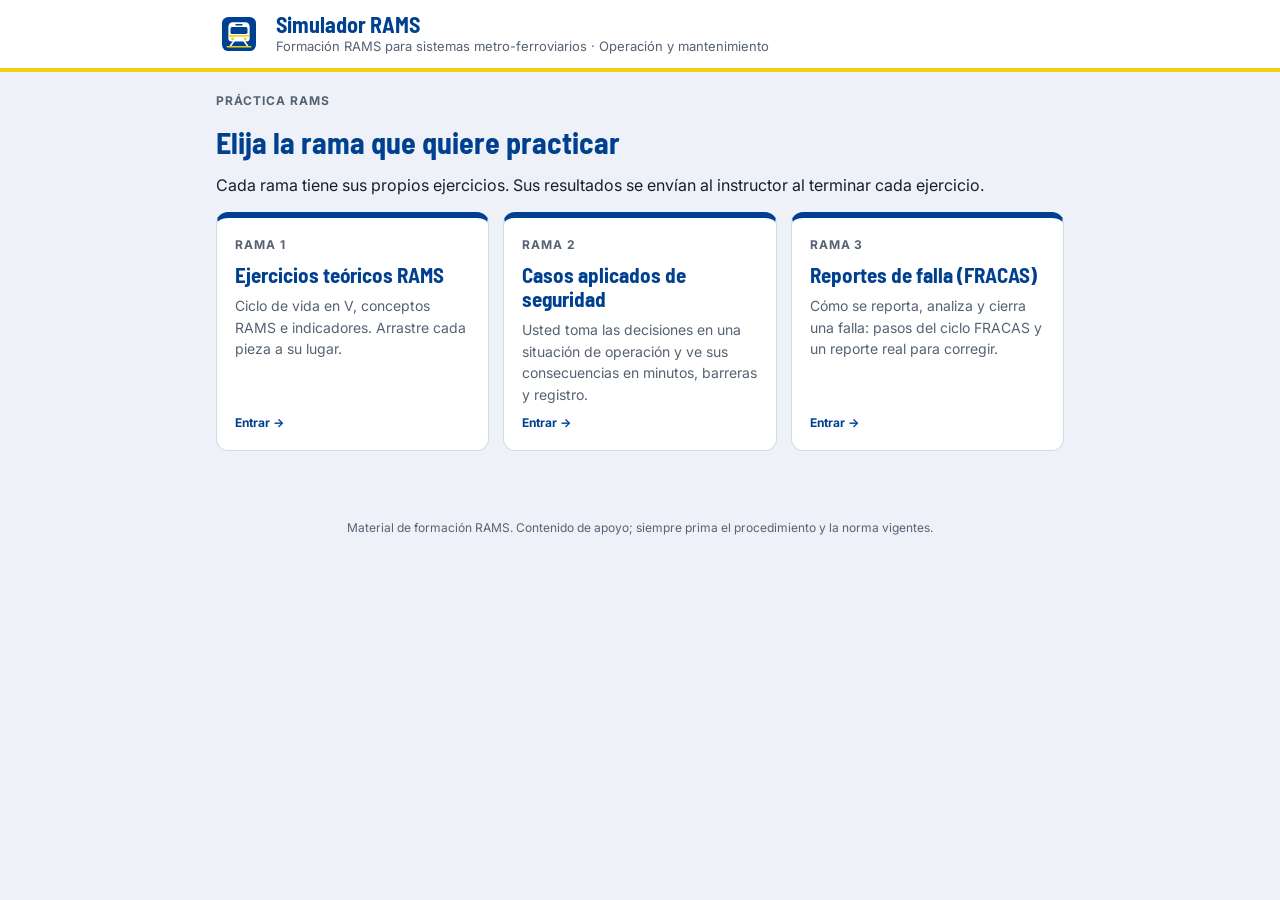
==== commit bc293b28: "Portal: textos genericos metro-ferroviarios" ====
--- a/index.html
+++ b/index.html
@@ -3,15 +3,15 @@
 <head>
 <meta charset="utf-8">
 <meta name="viewport" content="width=device-width,initial-scale=1,viewport-fit=cover">
-<title>Simulador RAMS · Metro Línea 1</title>
+<title>Simulador RAMS · Sistemas metro-ferroviarios</title>
 <link rel="preconnect" href="https://fonts.googleapis.com">
 <link rel="stylesheet" href="https://fonts.googleapis.com/css2?family=Barlow+Semi+Condensed:wght@600;700&family=Inter:wght@400;500;600;700&display=swap">
 <link rel="stylesheet" href="assets/estilos.css">
 </head>
 <body>
 <header class="top"><div class="wrap">
-  <img class="logo" alt="Metro Línea 1">
-  <div><div class="brandname" id="brandtitle">Simulador RAMS</div><div class="brandsub">Curso "Metro seguro y disponible: tu papel en RAMS" · Personal operativo L1MB</div></div>
+  <img class="logo" alt="Simulador RAMS">
+  <div><div class="brandname" id="brandtitle">Simulador RAMS</div><div class="brandsub">Formación RAMS para sistemas metro-ferroviarios · Operación y mantenimiento</div></div>
 </div></header>
 <main class="wrap" id="app"></main>
 <footer class="note wrap">Material de formación RAMS. Contenido de apoyo; siempre prima el procedimiento y la norma vigentes.</footer>
